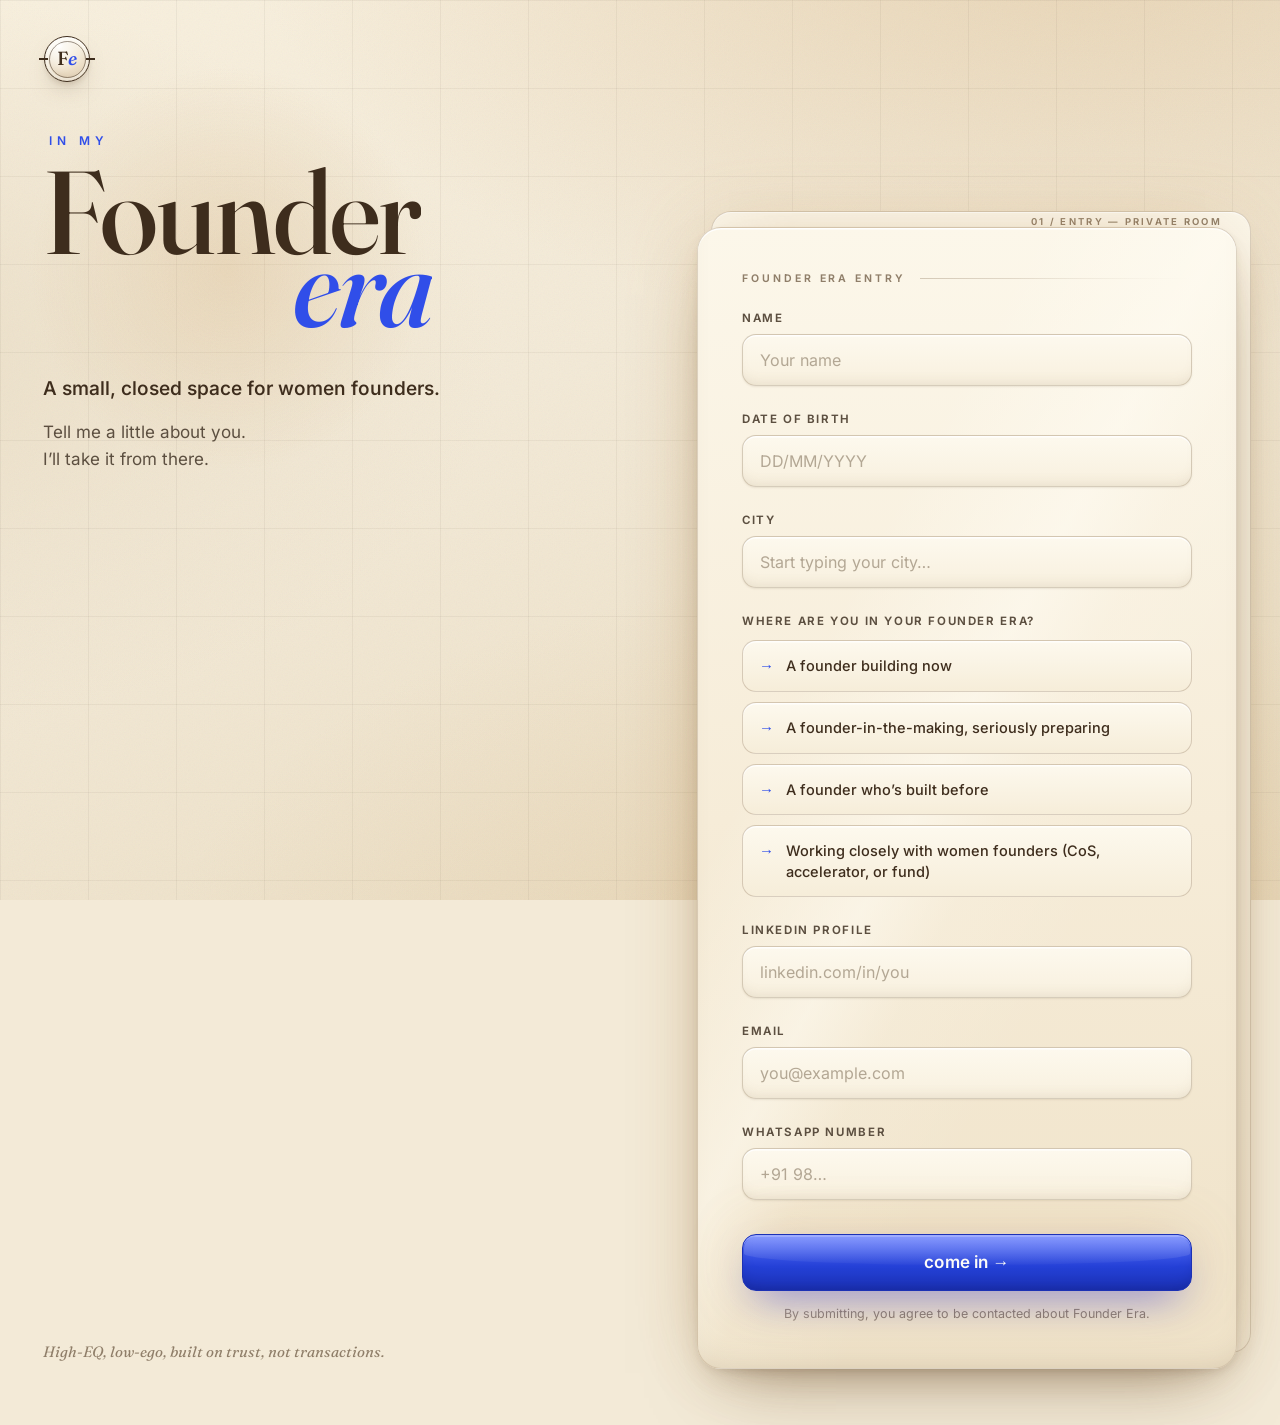
==== index.html @ ec854dd1 "Adopt brand identity: new palette, two-tone Fe seal with double ring and ticks, stacked wordmark loc" ====
<!DOCTYPE html>
<html lang="en">
<head>
  <meta charset="UTF-8">
  <meta name="viewport" content="width=device-width, initial-scale=1.0">
  <title>Founder Era — in my founder era</title>
  <meta name="description" content="A small, closed space for women founders. High-EQ, low-ego, runs on trust — not transactions. Come in.">

  <!-- Social preview -->
  <meta property="og:title" content="in my Founder era">
  <meta property="og:description" content="A small, closed space for women founders. High-EQ, low-ego, runs on trust — not transactions. Come in.">
  <meta property="og:type" content="website">
  <meta property="og:url" content="https://srishtijain22.github.io/founder-era-form/">
  <meta property="og:image" content="https://srishtijain22.github.io/founder-era-form/og.jpg">
  <meta property="og:image:width" content="1200">
  <meta property="og:image:height" content="630">
  <meta name="twitter:card" content="summary_large_image">
  <meta name="twitter:title" content="in my Founder era">
  <meta name="twitter:description" content="A small, closed space for women founders. Come in.">

  <link rel="icon" type="image/svg+xml" href="favicon.svg">
  <link rel="stylesheet" href="styles.css">
</head>
<body>

  <!-- Background scenes: cream entry (outside the room) and espresso confirmation (inside) -->
  <div class="scene scene-entry" aria-hidden="true"></div>
  <div class="scene scene-espresso" aria-hidden="true"></div>
  <div class="grain" aria-hidden="true"></div>

  <!-- Logo mark -->
  <a class="logo" href="#" aria-label="Founder Era">
    <span class="logo-fe"><span class="fe-f">F</span><span class="fe-e">e</span></span>
  </a>

  <main class="page">

    <!-- ===================== FORM STATE ===================== -->
    <section class="state state-form" id="stateForm">

      <header class="hero">
        <p class="hero-kicker">In&nbsp;My</p>
        <h1 class="wordmark" aria-label="in my Founder era">
          <span class="wm-founder">Founder</span><span class="wm-era">era</span>
        </h1>
        <p class="intro">A small, closed space for women founders.</p>
        <p class="intro intro-sub">Tell me a little about you.<br>I&rsquo;ll take it from there.</p>
      </header>

      <div class="card-stage">
      <div class="slip" aria-hidden="true"><span class="slip-text">01 / entry &mdash; private room</span></div>
      <form class="card" id="signupForm" novalidate>
        <p class="card-label" aria-hidden="true">founder era entry</p>

        <div class="field">
          <label for="name">Name</label>
          <input type="text" id="name" name="name" autocomplete="name" placeholder="Your name" required>
          <p class="field-error" data-error-for="name"></p>
        </div>

        <div class="field">
          <label for="dob">Date of birth</label>
          <input type="text" id="dob" name="dob" inputmode="numeric" autocomplete="bday" placeholder="DD/MM/YYYY" required>
          <p class="field-error" data-error-for="dob"></p>
        </div>

        <div class="field field-city">
          <label for="city">City</label>
          <input type="text" id="city" name="city" autocomplete="off" role="combobox" aria-expanded="false" aria-autocomplete="list" aria-controls="cityList" placeholder="Start typing your city&hellip;" required>
          <ul class="city-list" id="cityList" role="listbox" hidden></ul>
          <p class="field-error" data-error-for="city"></p>
        </div>

        <fieldset class="field field-journey">
          <legend>Where are you in your founder era?</legend>
          <div class="pills" role="radiogroup" aria-label="Where are you in your founder era?">
            <label class="pill">
              <input type="radio" name="journey" value="A founder building now">
              <span class="pill-arrow" aria-hidden="true">&rarr;</span>
              <span class="pill-text">A founder building now</span>
            </label>
            <label class="pill">
              <input type="radio" name="journey" value="A founder-in-the-making, seriously preparing">
              <span class="pill-arrow" aria-hidden="true">&rarr;</span>
              <span class="pill-text">A founder-in-the-making, seriously preparing</span>
            </label>
            <label class="pill">
              <input type="radio" name="journey" value="A founder who's built before">
              <span class="pill-arrow" aria-hidden="true">&rarr;</span>
              <span class="pill-text">A founder who&rsquo;s built before</span>
            </label>
            <label class="pill">
              <input type="radio" name="journey" value="Working closely with women founders (CoS, accelerator, or fund)">
              <span class="pill-arrow" aria-hidden="true">&rarr;</span>
              <span class="pill-text">Working closely with women founders (CoS, accelerator, or fund)</span>
            </label>
          </div>
          <p class="field-error" data-error-for="journey"></p>
        </fieldset>

        <div class="field">
          <label for="linkedin">LinkedIn profile</label>
          <input type="url" id="linkedin" name="linkedin" inputmode="url" autocomplete="url" placeholder="linkedin.com/in/you" required>
          <p class="field-error" data-error-for="linkedin"></p>
        </div>

        <div class="field">
          <label for="email">Email</label>
          <input type="email" id="email" name="email" inputmode="email" autocomplete="email" placeholder="you@example.com" required>
          <p class="field-error" data-error-for="email"></p>
        </div>

        <div class="field">
          <label for="whatsapp">WhatsApp number</label>
          <input type="tel" id="whatsapp" name="whatsapp" inputmode="tel" autocomplete="tel" placeholder="+91 98&hellip;" required>
          <p class="field-error" data-error-for="whatsapp"></p>
        </div>

        <!-- honeypot — humans never see this -->
        <div class="hp" aria-hidden="true">
          <label for="website">Website</label>
          <input type="text" id="website" name="website" tabindex="-1" autocomplete="off">
        </div>

        <p class="form-error" id="formError" role="alert" hidden>something glitched — try again in a sec.</p>

        <button type="submit" class="cta" id="submitBtn">
          <span class="cta-label">come in&nbsp;&rarr;</span>
          <span class="cta-sending" aria-hidden="true">sending&hellip;</span>
        </button>
        <p class="consent">By submitting, you agree to be contacted about Founder Era.</p>

      </form>
      </div>

      <p class="footnote">High-EQ, low-ego, built on trust, not transactions.</p>
    </section>

    <!-- ===================== DONE STATE ===================== -->
    <section class="state state-done" id="stateDone" hidden>
      <div class="done-inner">
        <h2 class="done-title"><span class="dt-roman">you&rsquo;re on</span> <span class="dt-italic">the list.</span></h2>
        <div class="done-panel">
          <p class="done-label" aria-hidden="true">founder era &mdash; confirmation</p>
          <p class="done-copy">Founder Era is small and closed on purpose, so I&rsquo;m letting people in a few at a time. I&rsquo;ll personally look over your form &mdash; keep an eye on your WhatsApp for the invite.</p>
          <div class="done-rule" aria-hidden="true"></div>
          <p class="done-copy done-share">In the meantime &mdash; know another woman building something real?</p>
          <button type="button" class="share-link" id="shareLink">Send her the link&nbsp;&rarr;</button>
        </div>
      </div>
    </section>

  </main>

  <script src="cities.js" defer></script>
  <script src="app.js" defer></script>
</body>
</html>
---- styles.css ----
/* ————————————————————————————————————————————————
   Founder Era — sunlit, editorial, warm
   ———————————————————————————————————————————————— */

@font-face {
  font-family: 'Fraunces';
  font-style: normal;
  font-weight: 100 900;
  font-display: swap;
  src: url('fonts/fraunces.woff2') format('woff2');
}
@font-face {
  font-family: 'Fraunces';
  font-style: italic;
  font-weight: 100 900;
  font-display: swap;
  src: url('fonts/fraunces-italic.woff2') format('woff2');
}
@font-face {
  font-family: 'Inter';
  font-style: normal;
  font-weight: 100 900;
  font-display: swap;
  src: url('fonts/inter.woff2') format('woff2');
}

:root {
  /* Founder Era brand palette */
  --cream: #F3EAD7;
  --cream-warm: #EFE3CB;
  --sand: #E7D8BC;
  --gold: #C99A5B;
  --taupe: #CBB9A7;
  --espresso: #3E2D1D;
  --espresso-deep: #2E2113;
  --ink: #3E2D1D;
  --muted: #8F7E69;
  --cobalt: #304EE9;
  --cobalt-deep: #2440D6;
  --cobalt-soft: rgba(48, 78, 233, 0.14);
  --serif: 'Fraunces', 'Iowan Old Style', Georgia, serif;
  --sans: 'Inter', -apple-system, 'Segoe UI', sans-serif;
  --radius: 14px;
}

* { margin: 0; padding: 0; box-sizing: border-box; }

html { -webkit-text-size-adjust: 100%; }

body {
  font-family: var(--sans);
  color: var(--ink);
  min-height: 100svh;
  background: var(--cream);
  overflow-x: hidden;
}

/* ——— Background scenes ————————————————————— */
/* Entry: cream, low sunlight — the world outside the room + graph-paper grid */
.scene {
  position: fixed;
  inset: 0;
  z-index: -2;
  pointer-events: none;
  transition: opacity 1.1s ease;
}
.scene-entry {
  opacity: 1;
  background:
    radial-gradient(120% 90% at 85% -10%, rgba(201, 154, 91, 0.30), transparent 55%),
    radial-gradient(90% 70% at -15% 40%, rgba(233, 220, 195, 0.85), transparent 60%),
    radial-gradient(100% 80% at 70% 110%, rgba(201, 154, 91, 0.20), transparent 58%),
    linear-gradient(160deg, #F8F0DE 0%, var(--cream) 42%, #EBDDC1 100%);
}
.scene-entry::after {
  content: '';
  position: absolute;
  inset: 0;
  background-image:
    linear-gradient(rgba(58, 43, 32, 0.055) 1px, transparent 1px),
    linear-gradient(90deg, rgba(58, 43, 32, 0.055) 1px, transparent 1px);
  background-size: 88px 88px;
}
/* Espresso: warm brown with a golden sheen — never flat */
.scene-espresso {
  opacity: 0;
  background:
    radial-gradient(110% 80% at 80% -15%, rgba(201, 154, 91, 0.28), transparent 55%),
    radial-gradient(80% 60% at 10% 105%, rgba(201, 154, 91, 0.14), transparent 60%),
    linear-gradient(155deg, #4A3623 0%, var(--espresso) 45%, var(--espresso-deep) 100%);
}
.scene-espresso::after {
  content: '';
  position: absolute;
  inset: 0;
  background-image:
    linear-gradient(rgba(243, 234, 215, 0.05) 1px, transparent 1px),
    linear-gradient(90deg, rgba(243, 234, 215, 0.05) 1px, transparent 1px);
  background-size: 88px 88px;
}
body.is-done .scene-entry { opacity: 0; }
body.is-done .scene-espresso { opacity: 1; }

/* Filmic grain — layered above the grid */
.grain {
  position: fixed;
  inset: 0;
  z-index: -1;
  pointer-events: none;
  opacity: 0.055;
  background-image: url("data:image/svg+xml,%3Csvg xmlns='http://www.w3.org/2000/svg' width='180' height='180'%3E%3Cfilter id='n'%3E%3CfeTurbulence type='fractalNoise' baseFrequency='0.82' numOctaves='2' stitchTiles='stitch'/%3E%3C/filter%3E%3Crect width='100%25' height='100%25' filter='url(%23n)'/%3E%3C/svg%3E");
  background-size: 180px 180px;
}

/* ——— Logo mark ————————————————————————————— */
.logo {
  position: absolute;
  top: clamp(20px, 4vw, 36px);
  left: clamp(20px, 5vw, 44px);
  z-index: 10;
  width: 46px;
  height: 46px;
  border: 1.5px solid var(--espresso);
  border-radius: 50%;
  display: flex;
  align-items: center;
  justify-content: center;
  text-decoration: none;
  /* enamel-seal finish: warm off-white, raised near the ring, dished center */
  background:
    radial-gradient(120% 120% at 32% 24%, rgba(255, 255, 255, 0.85), rgba(255, 255, 255, 0) 50%),
    linear-gradient(170deg, #F9F3E3 0%, #EAD9BE 100%);
  box-shadow:
    0 12px 24px -12px rgba(93, 69, 44, 0.5),
    0 3px 7px -3px rgba(93, 69, 44, 0.25),
    inset 0 1px 0 rgba(255, 255, 255, 0.9),
    inset 0 0 0 3px rgba(255, 253, 246, 0.55),
    inset 0 -8px 12px -8px rgba(139, 117, 90, 0.5),
    inset 0 7px 10px -7px rgba(255, 255, 255, 0.9);
  transition: border-color 1.1s ease, background 1.1s ease, box-shadow 1.1s ease;
}
/* inner ring — the double-line seal detail */
.logo::before {
  content: '';
  position: absolute;
  inset: 3.5px;
  border: 1px solid rgba(62, 45, 29, 0.5);
  border-radius: 50%;
  pointer-events: none;
}
/* small specular point — pressed, glossy material */
.logo::after {
  content: '';
  position: absolute;
  top: 6px;
  left: 10px;
  width: 9px;
  height: 6px;
  border-radius: 50%;
  transform: rotate(-24deg);
  background: radial-gradient(closest-side, rgba(255, 255, 255, 1), rgba(255, 255, 255, 0));
  pointer-events: none;
}
body.is-done .logo::after { opacity: 0.35; }
.logo-fe {
  font-family: var(--serif);
  font-weight: 500;
  font-size: 19px;
  line-height: 1;
}
/* registration ticks either side of the seal */
.logo-fe::before,
.logo-fe::after {
  content: '';
  position: absolute;
  top: 50%;
  width: 9px;
  height: 1.5px;
  margin-top: -0.75px;
  background: var(--espresso);
  transition: background 1.1s ease;
}
.logo-fe::before { left: -6px; }
.logo-fe::after { right: -6px; }
/* two-tone monogram: roman F in brown, italic e in blue */
.fe-f,
.fe-e {
  position: relative;
  top: -1px;
  transition: color 1.1s ease;
}
.fe-f { font-style: normal; color: var(--espresso); }
.fe-e { font-style: italic; color: var(--cobalt); }
body.is-done .logo {
  border-color: rgba(243, 234, 215, 0.7);
  background:
    radial-gradient(130% 130% at 30% 20%, rgba(255, 250, 238, 0.16), rgba(255, 255, 255, 0) 52%),
    linear-gradient(170deg, #4E3A25 0%, #362817 100%);
  box-shadow:
    0 10px 22px -12px rgba(0, 0, 0, 0.5),
    inset 0 1px 0 rgba(255, 250, 238, 0.18);
}
body.is-done .logo::before { border-color: rgba(243, 234, 215, 0.35); }
body.is-done .logo-fe::before,
body.is-done .logo-fe::after { background: rgba(243, 234, 215, 0.7); }
body.is-done .fe-f { color: #F3EAD7; }
body.is-done .fe-e { color: #93A0FF; }

/* ——— Layout ———————————————————————————————— */
.page {
  max-width: 620px;
  margin: 0 auto;
  padding: clamp(96px, 16vw, 150px) clamp(20px, 5vw, 28px) 56px;
}

/* ——— Hero / wordmark ——————————————————————— */
.hero { position: relative; margin-bottom: clamp(36px, 7vw, 56px); }

/* warm radial glow behind the wordmark */
.hero::before {
  content: '';
  position: absolute;
  top: -30%;
  left: -12%;
  width: 90%;
  height: 145%;
  background: radial-gradient(closest-side, rgba(201, 154, 91, 0.2), transparent 78%);
  z-index: -1;
  pointer-events: none;
}

.hero-kicker {
  font-size: 12px;
  font-weight: 600;
  letter-spacing: 0.42em;
  text-transform: uppercase;
  color: var(--cobalt);
  margin-bottom: 6px;
  padding-left: 6px;
}

.wordmark {
  display: inline-block; /* shrinkwrap so "era" can align to Founder's right edge */
  font-family: var(--serif);
  font-size: clamp(58px, 14.5vw, 96px);
  line-height: 0.98;
  letter-spacing: -0.015em;
  font-weight: 500;
  font-variation-settings: 'opsz' 144;
}
.wm-founder { display: block; }
/* stacked lockup: era drops below, right-shifted, tucked into Founder's baseline */
.wm-era {
  display: block;
  text-align: right;
  margin-top: -0.36em;
  margin-right: -0.1em;
}
.wm-founder,
.wm-era {
  background-size: 250% 100%;
  background-position: 100% 0;
  -webkit-background-clip: text;
  background-clip: text;
  -webkit-text-fill-color: transparent;
  color: transparent;
}
/* slow light sheen sweeping across once on load, then settling */
.wm-founder {
  background-image: linear-gradient(105deg,
    var(--ink) 0%, var(--ink) 38%,
    #9a7443 48%, #c99a5b 50%, #9a7443 52%,
    var(--ink) 62%, var(--ink) 100%);
  animation: wm-sheen 2.9s cubic-bezier(0.33, 0, 0.2, 1) 0.55s forwards;
}
.wm-era {
  font-style: italic;
  font-weight: 500;
  background-image: linear-gradient(105deg,
    var(--cobalt) 0%, var(--cobalt) 38%,
    #7288FF 48%, #9FB0FF 50%, #7288FF 52%,
    var(--cobalt) 62%, var(--cobalt) 100%);
  animation: wm-sheen 2.9s cubic-bezier(0.33, 0, 0.2, 1) 0.75s forwards;
}
@keyframes wm-sheen {
  from { background-position: 118% 0; }
  to   { background-position: -18% 0; }
}

.intro {
  margin-top: clamp(20px, 4vw, 28px);
  font-size: 17px;
  font-weight: 550;
  line-height: 1.6;
  color: var(--ink);
  max-width: 46ch;
}
.intro-sub {
  margin-top: 12px;
  font-size: 16px;
  font-weight: 400;
  color: #5C4F40;
}

/* ——— Card stage: invite slip + entry card ——— */
.card-stage { position: relative; }

/* invite-slip: a second card sitting directly behind the main one */
.slip {
  position: absolute;
  inset: 0;
  transform: translate(14px, -16px);
  background: linear-gradient(180deg, #FCF8EC 0%, #F2E9D4 100%);
  border: 1px solid rgba(139, 117, 90, 0.3);
  border-radius: 20px;
  box-shadow:
    0 14px 32px -20px rgba(93, 69, 44, 0.4),
    inset 0 1px 0 rgba(255, 255, 255, 0.85);
}
.slip-text {
  position: absolute;
  top: 4px;
  right: 28px;
  font-size: 9.5px;
  font-weight: 650;
  letter-spacing: 0.24em;
  text-transform: uppercase;
  white-space: nowrap;
  color: var(--muted);
}

/* printed label inside the card — not a heading */
.card-label {
  display: flex;
  align-items: center;
  gap: 14px;
  font-size: 10.5px;
  font-weight: 650;
  letter-spacing: 0.28em;
  text-transform: uppercase;
  color: var(--muted);
  margin-bottom: 26px;
}
.card-label::after {
  content: '';
  height: 1px;
  flex: 1;
  background: linear-gradient(90deg, rgba(139, 117, 90, 0.35), transparent);
}

.card {
  position: relative;
  /* lit coated surface: lighter where light lands, deeper toward the base */
  background: linear-gradient(180deg, #FCF7EA 0%, #F6ECD8 52%, #EFE2C8 100%);
  border: 1px solid rgba(139, 117, 90, 0.28);
  border-radius: 24px;
  padding: clamp(28px, 6vw, 44px);
  box-shadow:
    0 36px 70px -32px rgba(93, 69, 44, 0.5),
    0 14px 30px -16px rgba(93, 69, 44, 0.28),
    0 3px 8px -3px rgba(93, 69, 44, 0.14),
    0 0 80px -18px rgba(201, 154, 91, 0.45),
    inset 0 1.5px 0 rgba(255, 255, 255, 0.95),
    inset 0 -20px 34px -26px rgba(139, 117, 90, 0.3);
}
/* faint diagonal sheen, like light on coated paper */
.card::before {
  content: '';
  position: absolute;
  inset: 0;
  border-radius: inherit;
  background: linear-gradient(118deg, transparent 30%, rgba(255, 252, 243, 0.55) 46%, rgba(255, 252, 243, 0.12) 54%, transparent 66%);
  pointer-events: none;
}

/* ——— Fields ————————————————————————————————— */
.field { position: relative; margin-bottom: 26px; border: 0; }

.field > label,
.field legend {
  display: block;
  font-size: 11.5px;
  font-weight: 650;
  letter-spacing: 0.14em;
  text-transform: uppercase;
  color: #5C4F40;
  margin-bottom: 9px;
}
.field legend { margin-bottom: 12px; }

input[type="text"],
input[type="url"],
input[type="email"],
input[type="tel"] {
  width: 100%;
  font-family: var(--sans);
  font-size: 16px;
  color: var(--ink);
  background: linear-gradient(180deg, #FDF9EE 0%, #F8F0DE 100%);
  border: 1px solid rgba(139, 117, 90, 0.34);
  border-radius: var(--radius);
  padding: 15px 17px;
  outline: none;
  /* part of the same lit surface: inner top light, gentle depth, slight lift */
  box-shadow:
    inset 0 1.5px 0 rgba(255, 255, 255, 0.9),
    inset 0 -9px 16px -12px rgba(139, 117, 90, 0.24),
    0 1px 2px rgba(93, 69, 44, 0.1);
  transition: border-color 0.2s ease, box-shadow 0.2s ease;
}
input::placeholder { color: #B3A794; }
input:focus {
  border-color: var(--cobalt);
  box-shadow:
    inset 0 1.5px 0 rgba(255, 255, 255, 0.9),
    inset 0 -9px 16px -12px rgba(139, 117, 90, 0.16),
    0 0 0 3.5px var(--cobalt-soft);
}
.field.has-error input {
  border-color: rgba(176, 108, 57, 0.75);
}

.field-error {
  display: none;
  font-size: 13px;
  line-height: 1.45;
  color: #A25E2B;
  margin-top: 7px;
}
.field.has-error .field-error { display: block; }

/* ——— City autocomplete ————————————————————— */
.field-city { position: relative; }
.city-list {
  position: absolute;
  top: calc(100% - 2px);
  left: 0;
  right: 0;
  z-index: 30;
  list-style: none;
  background: linear-gradient(180deg, #FDF9EE, #F5EBD6);
  border: 1px solid rgba(139, 117, 90, 0.3);
  border-radius: var(--radius);
  box-shadow: 0 22px 44px -18px rgba(58, 43, 32, 0.35), inset 0 1.5px 0 rgba(255,255,255,0.8);
  max-height: 246px;
  overflow-y: auto;
  padding: 6px;
}
.city-list li {
  padding: 10px 12px;
  border-radius: 9px;
  font-size: 15px;
  color: var(--ink);
  cursor: pointer;
}
.city-list li .cc { color: var(--muted); }
.city-list li:hover {
  background: rgba(201, 154, 91, 0.14);
}
.city-list li[aria-selected="true"] {
  background: var(--cobalt-soft);
  color: var(--cobalt-deep);
}
.city-list li[aria-selected="true"] .cc { color: var(--cobalt); }

/* ——— Journey pills —————————————————————————— */
.pills { display: grid; gap: 10px; }
.pill {
  position: relative;
  display: flex;
  align-items: flex-start;
  gap: 12px;
  padding: 14px 16px;
  background: linear-gradient(180deg, #FDF9EE 0%, #F6EDD9 100%);
  border: 1px solid rgba(139, 117, 90, 0.32);
  border-radius: var(--radius);
  cursor: pointer;
  box-shadow: inset 0 1.5px 0 rgba(255, 255, 255, 0.85);
  transition: border-color 0.18s ease, background 0.18s ease, box-shadow 0.18s ease, transform 0.18s ease;
  overflow: hidden;
}
.pill:hover { border-color: rgba(43, 58, 240, 0.45); }
.pill input {
  position: absolute;
  opacity: 0;
  pointer-events: none;
}
.pill-arrow {
  color: var(--cobalt);
  font-size: 15px;
  line-height: 1.45;
  flex: none;
  transition: color 0.18s ease, transform 0.18s ease;
}
.pill-text {
  font-weight: 500;
  font-size: 14.5px;
  line-height: 1.45;
  color: var(--ink);
  transition: color 0.18s ease;
}
/* selected: polished cobalt — lit top edge, gentle depth at the base */
.pill:has(input:checked) {
  background: linear-gradient(180deg, #5A73FF 0%, var(--cobalt) 52%, #1F38C4 100%);
  border-color: #1C31B4;
  box-shadow:
    inset 0 1.5px 0 rgba(255, 255, 255, 0.42),
    inset 0 -10px 18px -12px rgba(10, 16, 92, 0.5),
    0 14px 30px -14px rgba(43, 58, 240, 0.6);
}
.pill:has(input:checked)::after {
  content: '';
  position: absolute;
  inset: 0;
  background: linear-gradient(115deg, transparent 30%, rgba(255, 255, 255, 0.14) 46%, transparent 60%);
  pointer-events: none;
}
.pill:has(input:checked) .pill-text { color: #F6F3EC; }
.pill:has(input:checked) .pill-arrow { color: #CBD1FF; transform: translateX(2px); }
.pill:has(input:focus-visible) {
  box-shadow: inset 0 1.5px 0 rgba(255,255,255,0.85), 0 0 0 3.5px var(--cobalt-soft);
}

/* ——— Honeypot ——————————————————————————————— */
.hp {
  position: absolute;
  left: -9999px;
  top: -9999px;
  height: 1px;
  width: 1px;
  overflow: hidden;
}

/* ——— CTA ———————————————————————————————————— */
.cta {
  position: relative;
  width: 100%;
  margin-top: 8px;
  font-family: var(--sans);
  font-size: 17px;
  font-weight: 600;
  letter-spacing: 0.01em;
  color: #FDFCF8;
  background: linear-gradient(180deg, #5A73FF 0%, var(--cobalt-deep) 58%, #1D35BE 100%);
  border: 1px solid #1C31B4;
  border-radius: var(--radius);
  padding: 17px 20px;
  cursor: pointer;
  overflow: hidden;
  box-shadow:
    inset 0 1.5px 0 rgba(255, 255, 255, 0.4),
    inset 0 -12px 20px -14px rgba(10, 16, 92, 0.55),
    0 18px 40px -14px rgba(43, 58, 240, 0.55),
    0 0 60px -8px rgba(201, 154, 91, 0.35);
  transition: transform 0.18s ease, box-shadow 0.25s ease, opacity 0.2s ease;
}
/* lacquer: a still highlight across the upper face */
.cta::before {
  content: '';
  position: absolute;
  inset: 1px 1px 46%;
  border-radius: 13px 13px 50% 50% / 13px 13px 40% 40%;
  background: linear-gradient(180deg, rgba(255, 255, 255, 0.28), rgba(255, 255, 255, 0.02));
  pointer-events: none;
}
/* sheen that sweeps on hover */
.cta::after {
  content: '';
  position: absolute;
  inset: 0;
  background: linear-gradient(115deg, transparent 25%, rgba(255, 255, 255, 0.22) 46%, transparent 64%);
  background-size: 240% 100%;
  background-position: 118% 0;
  pointer-events: none;
}
.cta:hover { transform: translateY(-1px); box-shadow:
    inset 0 1.5px 0 rgba(255, 255, 255, 0.4),
    inset 0 -12px 20px -14px rgba(10, 16, 92, 0.55),
    0 22px 48px -14px rgba(43, 58, 240, 0.6),
    0 0 70px -6px rgba(201, 154, 91, 0.45); }
.cta:hover::after { animation: cta-sheen 0.9s ease forwards; }
@keyframes cta-sheen {
  from { background-position: 118% 0; }
  to   { background-position: -18% 0; }
}
.cta:active { transform: translateY(0); }
.cta[disabled] { opacity: 0.72; cursor: default; transform: none; }
.cta .cta-sending { display: none; }
.cta.is-sending .cta-label { display: none; }
.cta.is-sending .cta-sending { display: inline; }

.consent {
  margin-top: 14px;
  font-size: 12.5px;
  line-height: 1.5;
  color: var(--muted);
  text-align: center;
}

.form-error {
  font-size: 14px;
  color: #A25E2B;
  background: rgba(201, 154, 91, 0.14);
  border: 1px solid rgba(201, 154, 91, 0.4);
  border-radius: 10px;
  padding: 11px 14px;
  margin-bottom: 16px;
}

.footnote {
  position: relative;
  margin-top: 56px;
  text-align: center;
  font-family: var(--serif);
  font-style: italic;
  font-size: 15px;
  color: var(--muted);
}

/* ——— Done / waitlist state ————————————————— */
.state-done { color: var(--cream); }
.done-inner {
  max-width: 620px;
  margin-top: clamp(8px, 6vw, 40px);
}
.done-title {
  text-wrap: balance;
  font-family: var(--serif);
  font-size: clamp(52px, 13vw, 104px);
  line-height: 1.02;
  letter-spacing: -0.01em;
  font-weight: 500;
  font-variation-settings: 'opsz' 144;
  color: #F6F0E3;
  margin-bottom: clamp(28px, 5vw, 40px);
}
.done-title .dt-italic { font-style: italic; color: #93A0FF; }

/* confirmation slip — the copy sits in a designed block, not floating */
.done-panel {
  position: relative;
  background: linear-gradient(170deg, rgba(255, 250, 238, 0.075) 0%, rgba(255, 250, 238, 0.03) 100%);
  border: 1px solid rgba(201, 154, 91, 0.3);
  border-radius: 20px;
  padding: clamp(24px, 5.5vw, 38px);
  box-shadow:
    inset 0 1.5px 0 rgba(255, 250, 238, 0.14),
    0 30px 70px -42px rgba(0, 0, 0, 0.7);
  overflow: hidden;
}
.done-panel::before {
  content: '';
  position: absolute;
  inset: 0;
  background: linear-gradient(118deg, transparent 34%, rgba(255, 250, 238, 0.06) 48%, transparent 64%);
  pointer-events: none;
}
.done-label {
  display: flex;
  align-items: center;
  gap: 14px;
  font-family: var(--sans);
  font-size: 10px;
  font-weight: 650;
  letter-spacing: 0.28em;
  text-transform: uppercase;
  color: rgba(230, 214, 185, 0.65);
  margin-bottom: 22px;
}
.done-label::after {
  content: '';
  height: 1px;
  flex: 1;
  background: linear-gradient(90deg, rgba(201, 154, 91, 0.45), transparent);
}
.done-copy {
  text-wrap: pretty;
  font-size: 16px;
  line-height: 1.7;
  color: rgba(243, 234, 215, 0.88);
  margin-bottom: 18px;
  max-width: 48ch;
}
.done-rule {
  width: 64px;
  height: 1px;
  background: linear-gradient(90deg, rgba(201, 154, 91, 0.7), transparent);
  margin: 26px 0;
}
.done-share { color: rgba(243, 234, 215, 0.75); margin-bottom: 6px; }
/* polished lacquered action, not a hyperlink */
.share-link {
  position: relative;
  display: inline-block;
  margin-top: 10px;
  font-family: var(--sans);
  font-size: 14.5px;
  font-weight: 600;
  letter-spacing: 0.01em;
  color: #FDFCF8;
  background: linear-gradient(180deg, #5A73FF 0%, var(--cobalt-deep) 58%, #1D35BE 100%);
  border: 1px solid #1C31B4;
  border-radius: 999px;
  padding: 12px 22px;
  cursor: pointer;
  box-shadow:
    inset 0 1.5px 0 rgba(255, 255, 255, 0.4),
    inset 0 -9px 14px -10px rgba(10, 16, 92, 0.55),
    0 14px 30px -14px rgba(43, 58, 240, 0.65);
  transition: transform 0.18s ease, box-shadow 0.25s ease;
}
.share-link:hover {
  transform: translateY(-1px);
  box-shadow:
    inset 0 1.5px 0 rgba(255, 255, 255, 0.4),
    inset 0 -9px 14px -10px rgba(10, 16, 92, 0.55),
    0 18px 36px -14px rgba(43, 58, 240, 0.75);
}

/* state transitions */
.state { transition: opacity 0.7s ease, transform 0.7s ease; }
.state[hidden] { display: none !important; }
.state.is-leaving { opacity: 0; transform: translateY(-14px); }
.state.is-entering { opacity: 0; transform: translateY(14px); }

/* ——— Reduced motion ————————————————————————— */
@media (prefers-reduced-motion: reduce) {
  .wm-founder, .wm-era { animation: none; background-position: -18% 0; }
  .cta:hover::after { animation: none; }
  .state, .scene, .logo, .logo-fe { transition: none; }
}

/* ——— Wider screens ————————————————————————— */
@media (min-width: 720px) {
  .page { max-width: 660px; }
}

/* ——— Desktop: editorial poster composition ——— */
/* brand anchors the upper-left; the entry card sits offset right,
   overlapping the lower portion of the brand area */
@media (min-width: 1080px) {
  .page {
    max-width: 1250px;
    padding-top: clamp(110px, 13vh, 160px);
  }
  .state-form {
    display: grid;
    grid-template-columns: minmax(0, 1fr) 540px;
    column-gap: clamp(56px, 7vw, 110px);
    align-items: start;
  }
  .hero {
    grid-column: 1;
    margin-bottom: 0;
    padding-top: 16px;
  }
  .wordmark { font-size: clamp(96px, 9.2vw, 128px); }
  .intro { font-size: 19px; margin-top: 32px; }
  .intro-sub { font-size: 17px; margin-top: 14px; }
  .card-stage {
    grid-column: 2;
    grid-row: 1 / span 2;
    margin-top: 110px;
  }
  .footnote {
    grid-column: 1;
    grid-row: 2;
    align-self: end;
    text-align: left;
    margin-top: 72px;
    padding-bottom: 8px;
  }
  .done-inner { margin-top: clamp(30px, 8vh, 80px); }
}
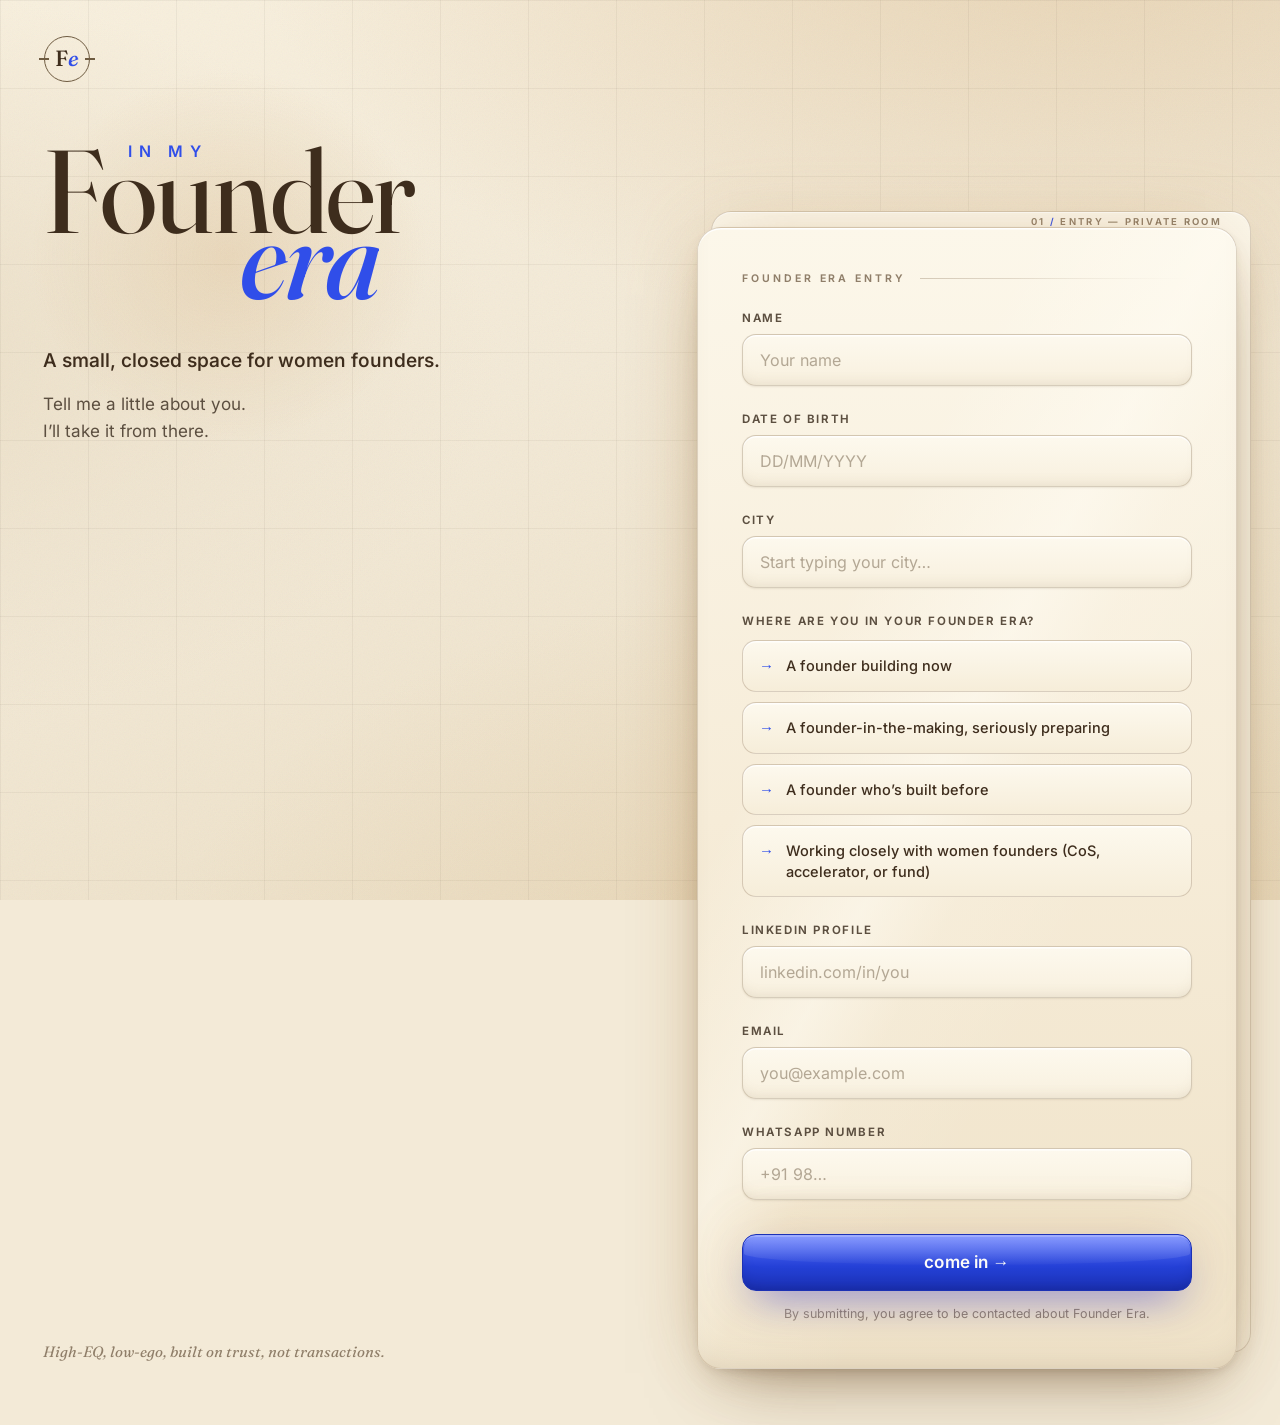
==== commit 5b1a2e8b: "Brand v2: nested IN MY lockup, open single-ring Fe seal, Canela/Söhne type stacks with tuned stand-i" ====
--- a/index.html
+++ b/index.html
@@ -39,8 +39,8 @@
     <section class="state state-form" id="stateForm">
 
       <header class="hero">
-        <p class="hero-kicker">In&nbsp;My</p>
         <h1 class="wordmark" aria-label="in my Founder era">
+          <span class="wm-kicker" aria-hidden="true">In&nbsp;My</span>
           <span class="wm-founder">Founder</span><span class="wm-era">era</span>
         </h1>
         <p class="intro">A small, closed space for women founders.</p>
@@ -48,7 +48,7 @@
       </header>
 
       <div class="card-stage">
-      <div class="slip" aria-hidden="true"><span class="slip-text">01 / entry &mdash; private room</span></div>
+      <div class="slip" aria-hidden="true"><span class="slip-text">01 <em>/</em> entry &mdash; private room</span></div>
       <form class="card" id="signupForm" novalidate>
         <p class="card-label" aria-hidden="true">founder era entry</p>
 
--- a/styles.css
+++ b/styles.css
@@ -38,8 +38,10 @@
   --cobalt: #304EE9;
   --cobalt-deep: #2440D6;
   --cobalt-soft: rgba(48, 78, 233, 0.14);
-  --serif: 'Fraunces', 'Iowan Old Style', Georgia, serif;
-  --sans: 'Inter', -apple-system, 'Segoe UI', sans-serif;
+  /* Brand type: Canela Display/Italic + Söhne (licensed) — Fraunces/Inter
+     ship as tuned stand-ins and yield automatically if Canela/Söhne load */
+  --serif: 'Canela', 'Canela Deck', 'Fraunces', 'Iowan Old Style', Georgia, serif;
+  --sans: 'Söhne', 'Sohne', 'Inter', -apple-system, 'Segoe UI', sans-serif;
   --radius: 14px;
 }
 
@@ -120,52 +122,19 @@
   z-index: 10;
   width: 46px;
   height: 46px;
-  border: 1.5px solid var(--espresso);
+  /* open seal: single thin ring on the page itself, per the brand board */
+  border: 1.5px solid #6E5B41;
   border-radius: 50%;
   display: flex;
   align-items: center;
   justify-content: center;
   text-decoration: none;
-  /* enamel-seal finish: warm off-white, raised near the ring, dished center */
-  background:
-    radial-gradient(120% 120% at 32% 24%, rgba(255, 255, 255, 0.85), rgba(255, 255, 255, 0) 50%),
-    linear-gradient(170deg, #F9F3E3 0%, #EAD9BE 100%);
-  box-shadow:
-    0 12px 24px -12px rgba(93, 69, 44, 0.5),
-    0 3px 7px -3px rgba(93, 69, 44, 0.25),
-    inset 0 1px 0 rgba(255, 255, 255, 0.9),
-    inset 0 0 0 3px rgba(255, 253, 246, 0.55),
-    inset 0 -8px 12px -8px rgba(139, 117, 90, 0.5),
-    inset 0 7px 10px -7px rgba(255, 255, 255, 0.9);
-  transition: border-color 1.1s ease, background 1.1s ease, box-shadow 1.1s ease;
-}
-/* inner ring — the double-line seal detail */
-.logo::before {
-  content: '';
-  position: absolute;
-  inset: 3.5px;
-  border: 1px solid rgba(62, 45, 29, 0.5);
-  border-radius: 50%;
-  pointer-events: none;
-}
-/* small specular point — pressed, glossy material */
-.logo::after {
-  content: '';
-  position: absolute;
-  top: 6px;
-  left: 10px;
-  width: 9px;
-  height: 6px;
-  border-radius: 50%;
-  transform: rotate(-24deg);
-  background: radial-gradient(closest-side, rgba(255, 255, 255, 1), rgba(255, 255, 255, 0));
-  pointer-events: none;
-}
-body.is-done .logo::after { opacity: 0.35; }
+  transition: border-color 1.1s ease;
+}
 .logo-fe {
   font-family: var(--serif);
-  font-weight: 500;
-  font-size: 19px;
+  font-weight: 480;
+  font-size: 22px;
   line-height: 1;
 }
 /* registration ticks either side of the seal */
@@ -174,10 +143,10 @@
   content: '';
   position: absolute;
   top: 50%;
-  width: 9px;
+  width: 10px;
   height: 1.5px;
   margin-top: -0.75px;
-  background: var(--espresso);
+  background: #6E5B41;
   transition: background 1.1s ease;
 }
 .logo-fe::before { left: -6px; }
@@ -191,20 +160,11 @@
 }
 .fe-f { font-style: normal; color: var(--espresso); }
 .fe-e { font-style: italic; color: var(--cobalt); }
-body.is-done .logo {
-  border-color: rgba(243, 234, 215, 0.7);
-  background:
-    radial-gradient(130% 130% at 30% 20%, rgba(255, 250, 238, 0.16), rgba(255, 255, 255, 0) 52%),
-    linear-gradient(170deg, #4E3A25 0%, #362817 100%);
-  box-shadow:
-    0 10px 22px -12px rgba(0, 0, 0, 0.5),
-    inset 0 1px 0 rgba(255, 250, 238, 0.18);
-}
-body.is-done .logo::before { border-color: rgba(243, 234, 215, 0.35); }
+body.is-done .logo { border-color: rgba(203, 185, 167, 0.8); }
 body.is-done .logo-fe::before,
-body.is-done .logo-fe::after { background: rgba(243, 234, 215, 0.7); }
+body.is-done .logo-fe::after { background: rgba(203, 185, 167, 0.8); }
 body.is-done .fe-f { color: #F3EAD7; }
-body.is-done .fe-e { color: #93A0FF; }
+body.is-done .fe-e { color: #5A73FF; }
 
 /* ——— Layout ———————————————————————————————— */
 .page {
@@ -229,32 +189,36 @@
   pointer-events: none;
 }
 
-.hero-kicker {
-  font-size: 12px;
+.wordmark {
+  position: relative;
+  display: inline-block; /* shrinkwrap so "era" can align within Founder's width */
+  font-family: var(--serif);
+  font-size: clamp(58px, 14.5vw, 96px);
+  line-height: 0.98;
+  letter-spacing: -0.015em;
+  font-weight: 420;
+  font-variation-settings: 'opsz' 144;
+}
+/* IN MY nests inside the headline's top zone, after the F — scales with it */
+.wm-kicker {
+  position: absolute;
+  /* offsets are in kicker-ems (kicker = 0.135 of the wordmark size) */
+  top: 0.7em;
+  left: 5.35em;
+  font-family: var(--sans);
+  font-size: 0.135em;
   font-weight: 600;
   letter-spacing: 0.42em;
   text-transform: uppercase;
   color: var(--cobalt);
-  margin-bottom: 6px;
-  padding-left: 6px;
-}
-
-.wordmark {
-  display: inline-block; /* shrinkwrap so "era" can align to Founder's right edge */
-  font-family: var(--serif);
-  font-size: clamp(58px, 14.5vw, 96px);
-  line-height: 0.98;
-  letter-spacing: -0.015em;
-  font-weight: 500;
-  font-variation-settings: 'opsz' 144;
 }
 .wm-founder { display: block; }
-/* stacked lockup: era drops below, right-shifted, tucked into Founder's baseline */
+/* era tucks below, right-shifted, riding Founder's baseline */
 .wm-era {
   display: block;
   text-align: right;
-  margin-top: -0.36em;
-  margin-right: -0.1em;
+  margin-top: -0.42em;
+  margin-right: 0.3em;
 }
 .wm-founder,
 .wm-era {
@@ -317,6 +281,7 @@
     0 14px 32px -20px rgba(93, 69, 44, 0.4),
     inset 0 1px 0 rgba(255, 255, 255, 0.85);
 }
+.slip-text em { font-style: normal; color: var(--cobalt); }
 .slip-text {
   position: absolute;
   top: 4px;
@@ -629,7 +594,7 @@
   font-size: clamp(52px, 13vw, 104px);
   line-height: 1.02;
   letter-spacing: -0.01em;
-  font-weight: 500;
+  font-weight: 420;
   font-variation-settings: 'opsz' 144;
   color: #F6F0E3;
   margin-bottom: clamp(28px, 5vw, 40px);
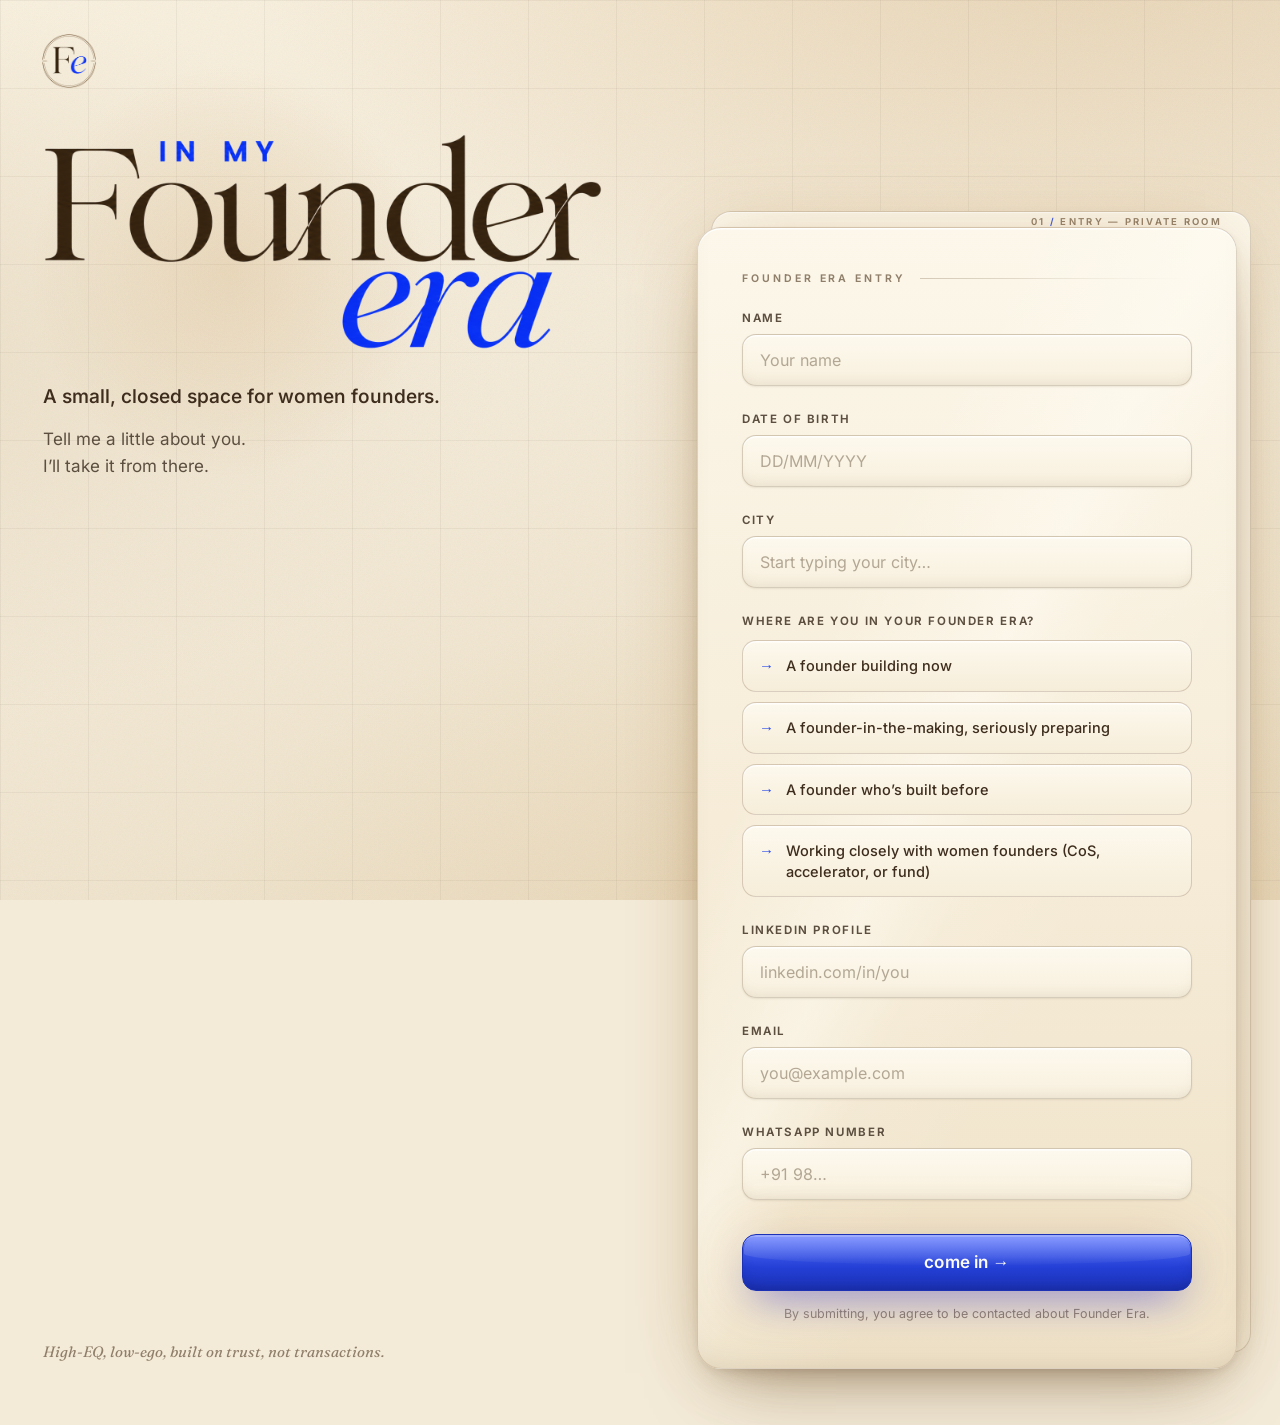
==== commit 29257a6c: "Use exact brand logo assets: hero lockup, Fe seal light/dark crossfade, favicon, dark share card Co-" ====
--- a/index.html
+++ b/index.html
@@ -18,7 +18,7 @@
   <meta name="twitter:title" content="in my Founder era">
   <meta name="twitter:description" content="A small, closed space for women founders. Come in.">
 
-  <link rel="icon" type="image/svg+xml" href="favicon.svg">
+  <link rel="icon" type="image/png" href="favicon.png">
   <link rel="stylesheet" href="styles.css">
 </head>
 <body>
@@ -30,7 +30,8 @@
 
   <!-- Logo mark -->
   <a class="logo" href="#" aria-label="Founder Era">
-    <span class="logo-fe"><span class="fe-f">F</span><span class="fe-e">e</span></span>
+    <img class="logo-light" src="assets/fe-light.png" alt="" width="480" height="484">
+    <img class="logo-dark" src="assets/fe-dark.png" alt="" width="480" height="485">
   </a>
 
   <main class="page">
@@ -40,8 +41,7 @@
 
       <header class="hero">
         <h1 class="wordmark" aria-label="in my Founder era">
-          <span class="wm-kicker" aria-hidden="true">In&nbsp;My</span>
-          <span class="wm-founder">Founder</span><span class="wm-era">era</span>
+          <img class="wm-img" src="assets/logo-light.png" alt="" width="1400" height="542">
         </h1>
         <p class="intro">A small, closed space for women founders.</p>
         <p class="intro intro-sub">Tell me a little about you.<br>I&rsquo;ll take it from there.</p>
--- a/styles.css
+++ b/styles.css
@@ -114,57 +114,27 @@
   background-size: 180px 180px;
 }
 
-/* ——— Logo mark ————————————————————————————— */
+/* ——— Logo mark — the brand Fe seal, light/dark crossfade ——— */
 .logo {
   position: absolute;
-  top: clamp(20px, 4vw, 36px);
-  left: clamp(20px, 5vw, 44px);
+  top: clamp(18px, 4vw, 34px);
+  left: clamp(18px, 5vw, 42px);
   z-index: 10;
-  width: 46px;
-  height: 46px;
-  /* open seal: single thin ring on the page itself, per the brand board */
-  border: 1.5px solid #6E5B41;
-  border-radius: 50%;
-  display: flex;
-  align-items: center;
-  justify-content: center;
-  text-decoration: none;
-  transition: border-color 1.1s ease;
-}
-.logo-fe {
-  font-family: var(--serif);
-  font-weight: 480;
-  font-size: 22px;
-  line-height: 1;
-}
-/* registration ticks either side of the seal */
-.logo-fe::before,
-.logo-fe::after {
-  content: '';
-  position: absolute;
-  top: 50%;
-  width: 10px;
-  height: 1.5px;
-  margin-top: -0.75px;
-  background: #6E5B41;
-  transition: background 1.1s ease;
-}
-.logo-fe::before { left: -6px; }
-.logo-fe::after { right: -6px; }
-/* two-tone monogram: roman F in brown, italic e in blue */
-.fe-f,
-.fe-e {
-  position: relative;
-  top: -1px;
-  transition: color 1.1s ease;
-}
-.fe-f { font-style: normal; color: var(--espresso); }
-.fe-e { font-style: italic; color: var(--cobalt); }
-body.is-done .logo { border-color: rgba(203, 185, 167, 0.8); }
-body.is-done .logo-fe::before,
-body.is-done .logo-fe::after { background: rgba(203, 185, 167, 0.8); }
-body.is-done .fe-f { color: #F3EAD7; }
-body.is-done .fe-e { color: #5A73FF; }
+  width: 54px;
+  height: 54px;
+  display: block;
+}
+.logo img {
+  position: absolute;
+  inset: 0;
+  width: 100%;
+  height: 100%;
+  object-fit: contain;
+  transition: opacity 1.1s ease;
+}
+.logo .logo-dark { opacity: 0; }
+body.is-done .logo .logo-light { opacity: 0; }
+body.is-done .logo .logo-dark { opacity: 1; }
 
 /* ——— Layout ———————————————————————————————— */
 .page {
@@ -189,62 +159,27 @@
   pointer-events: none;
 }
 
+/* the brand lockup image — with a light sheen sweeping across once on load */
 .wordmark {
   position: relative;
-  display: inline-block; /* shrinkwrap so "era" can align within Founder's width */
-  font-family: var(--serif);
-  font-size: clamp(58px, 14.5vw, 96px);
-  line-height: 0.98;
-  letter-spacing: -0.015em;
-  font-weight: 420;
-  font-variation-settings: 'opsz' 144;
-}
-/* IN MY nests inside the headline's top zone, after the F — scales with it */
-.wm-kicker {
-  position: absolute;
-  /* offsets are in kicker-ems (kicker = 0.135 of the wordmark size) */
-  top: 0.7em;
-  left: 5.35em;
-  font-family: var(--sans);
-  font-size: 0.135em;
-  font-weight: 600;
-  letter-spacing: 0.42em;
-  text-transform: uppercase;
-  color: var(--cobalt);
-}
-.wm-founder { display: block; }
-/* era tucks below, right-shifted, riding Founder's baseline */
-.wm-era {
   display: block;
-  text-align: right;
-  margin-top: -0.42em;
-  margin-right: 0.3em;
-}
-.wm-founder,
-.wm-era {
+  max-width: min(100%, 480px);
+}
+.wm-img {
+  display: block;
+  width: 100%;
+  height: auto;
+}
+.wordmark::after {
+  content: '';
+  position: absolute;
+  inset: 0;
+  background: linear-gradient(105deg, transparent 38%, rgba(255, 252, 240, 0.6) 50%, transparent 62%);
   background-size: 250% 100%;
-  background-position: 100% 0;
-  -webkit-background-clip: text;
-  background-clip: text;
-  -webkit-text-fill-color: transparent;
-  color: transparent;
-}
-/* slow light sheen sweeping across once on load, then settling */
-.wm-founder {
-  background-image: linear-gradient(105deg,
-    var(--ink) 0%, var(--ink) 38%,
-    #9a7443 48%, #c99a5b 50%, #9a7443 52%,
-    var(--ink) 62%, var(--ink) 100%);
+  background-position: 118% 0;
+  mix-blend-mode: soft-light;
+  pointer-events: none;
   animation: wm-sheen 2.9s cubic-bezier(0.33, 0, 0.2, 1) 0.55s forwards;
-}
-.wm-era {
-  font-style: italic;
-  font-weight: 500;
-  background-image: linear-gradient(105deg,
-    var(--cobalt) 0%, var(--cobalt) 38%,
-    #7288FF 48%, #9FB0FF 50%, #7288FF 52%,
-    var(--cobalt) 62%, var(--cobalt) 100%);
-  animation: wm-sheen 2.9s cubic-bezier(0.33, 0, 0.2, 1) 0.75s forwards;
 }
 @keyframes wm-sheen {
   from { background-position: 118% 0; }
@@ -690,9 +625,9 @@
 
 /* ——— Reduced motion ————————————————————————— */
 @media (prefers-reduced-motion: reduce) {
-  .wm-founder, .wm-era { animation: none; background-position: -18% 0; }
+  .wordmark::after { animation: none; opacity: 0; }
   .cta:hover::after { animation: none; }
-  .state, .scene, .logo, .logo-fe { transition: none; }
+  .state, .scene, .logo img { transition: none; }
 }
 
 /* ——— Wider screens ————————————————————————— */
@@ -719,7 +654,7 @@
     margin-bottom: 0;
     padding-top: 16px;
   }
-  .wordmark { font-size: clamp(96px, 9.2vw, 128px); }
+  .wordmark { max-width: 560px; }
   .intro { font-size: 19px; margin-top: 32px; }
   .intro-sub { font-size: 17px; margin-top: 14px; }
   .card-stage {
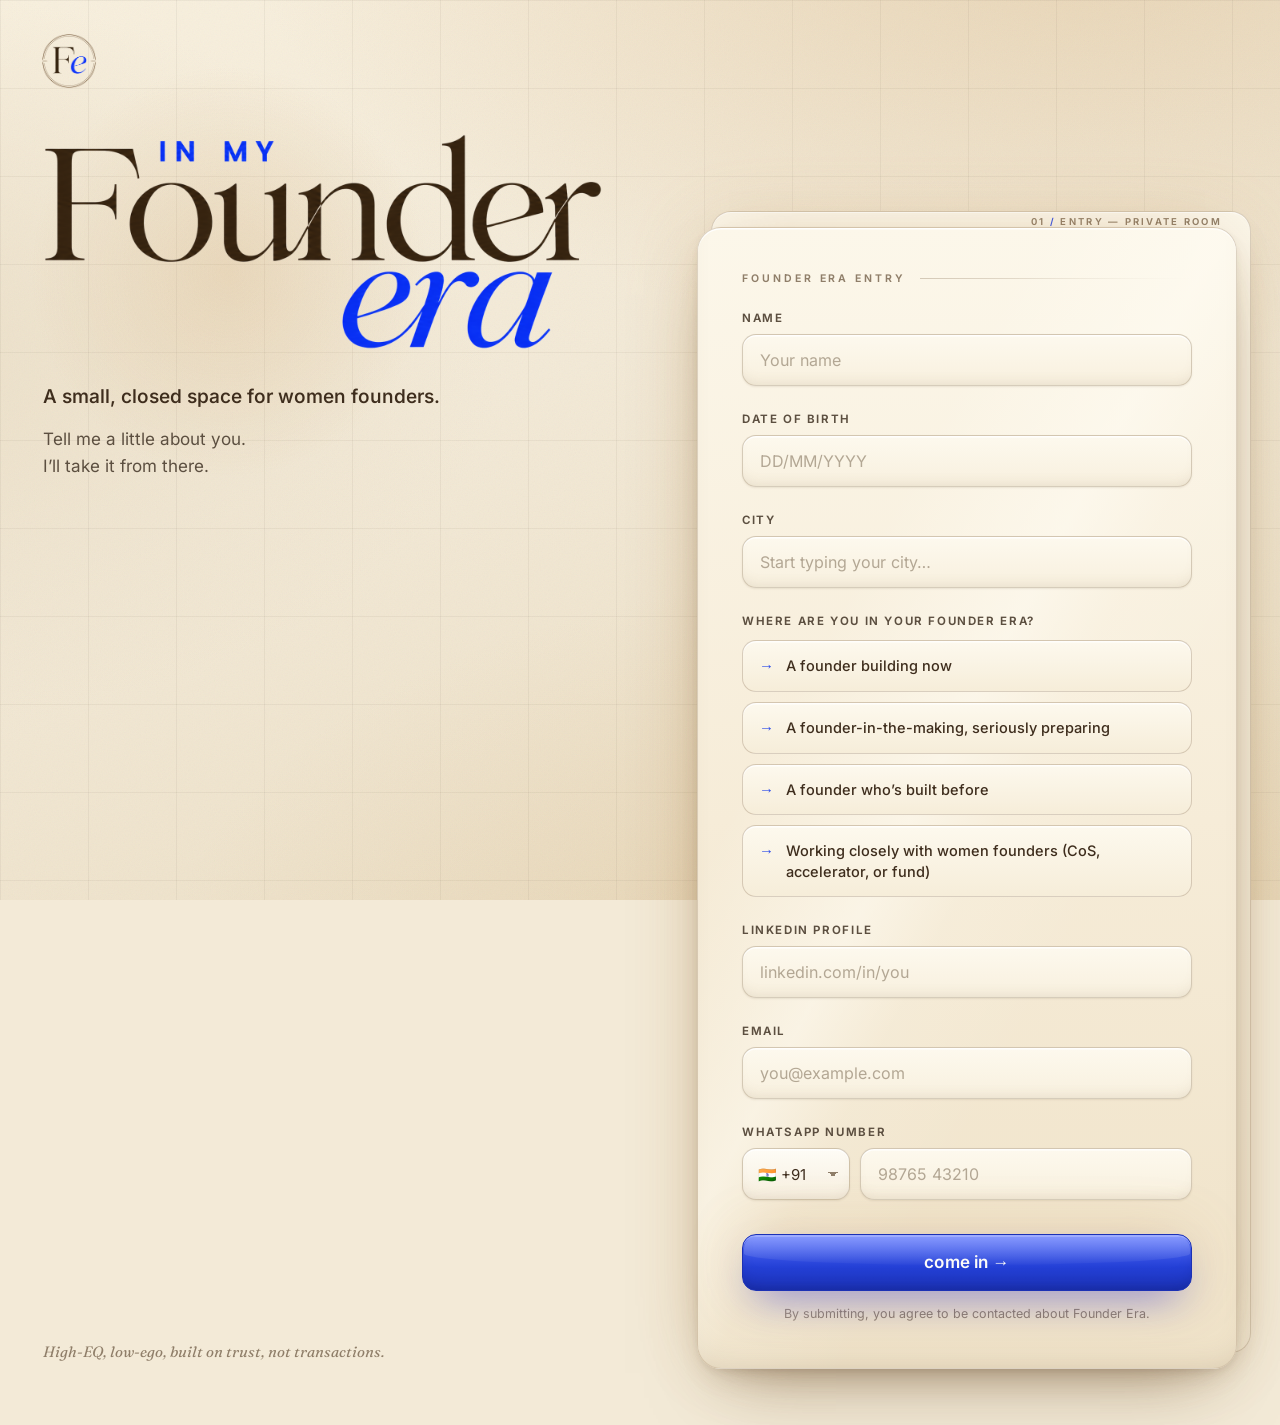
==== commit 0fe9ce5a: "Add country-code picker to WhatsApp field (India default) Co-Authored-By: Claude Fable 5 <noreply@an" ====
--- a/index.html
+++ b/index.html
@@ -10,8 +10,8 @@
   <meta property="og:title" content="in my Founder era">
   <meta property="og:description" content="A small, closed space for women founders. High-EQ, low-ego, runs on trust — not transactions. Come in.">
   <meta property="og:type" content="website">
-  <meta property="og:url" content="https://srishtijain22.github.io/founder-era-form/">
-  <meta property="og:image" content="https://srishtijain22.github.io/founder-era-form/og.jpg">
+  <meta property="og:url" content="https://founderera.club/">
+  <meta property="og:image" content="https://founderera.club/og.jpg">
   <meta property="og:image:width" content="1200">
   <meta property="og:image:height" content="630">
   <meta name="twitter:card" content="summary_large_image">
@@ -112,7 +112,10 @@
 
         <div class="field">
           <label for="whatsapp">WhatsApp number</label>
-          <input type="tel" id="whatsapp" name="whatsapp" inputmode="tel" autocomplete="tel" placeholder="+91 98&hellip;" required>
+          <div class="phone-group">
+            <select id="dialCode" name="dialCode" aria-label="Country dialing code"></select>
+            <input type="tel" id="whatsapp" name="whatsapp" inputmode="tel" autocomplete="tel-national" placeholder="98765 43210" required>
+          </div>
           <p class="field-error" data-error-for="whatsapp"></p>
         </div>
 
--- a/styles.css
+++ b/styles.css
@@ -318,6 +318,48 @@
 }
 .field.has-error input {
   border-color: rgba(176, 108, 57, 0.75);
+}
+
+/* ——— Phone: country code + number ————————————— */
+.phone-group { display: flex; gap: 10px; }
+.phone-group input { flex: 1; min-width: 0; }
+#dialCode {
+  flex: none;
+  width: 108px;
+  font-family: var(--sans);
+  font-size: 15px;
+  color: var(--ink);
+  background:
+    linear-gradient(180deg, #FEFCF6 0%, #F7EFDF 100%);
+  border: 1px solid rgba(139, 117, 90, 0.34);
+  border-radius: var(--radius);
+  padding: 15px 30px 15px 15px;
+  outline: none;
+  cursor: pointer;
+  -webkit-appearance: none;
+  appearance: none;
+  /* warm chevron */
+  background-image:
+    linear-gradient(45deg, transparent 50%, #8F7E69 50%),
+    linear-gradient(135deg, #8F7E69 50%, transparent 50%),
+    linear-gradient(180deg, #FEFCF6 0%, #F7EFDF 100%);
+  background-position:
+    calc(100% - 16px) center,
+    calc(100% - 11px) center,
+    0 0;
+  background-size: 5px 5px, 5px 5px, 100% 100%;
+  background-repeat: no-repeat;
+  box-shadow:
+    inset 0 1.5px 0 rgba(255, 255, 255, 0.9),
+    inset 0 -9px 16px -12px rgba(139, 117, 90, 0.24),
+    0 1px 2px rgba(93, 69, 44, 0.1);
+  transition: border-color 0.2s ease, box-shadow 0.2s ease;
+}
+#dialCode:focus {
+  border-color: var(--cobalt);
+  box-shadow:
+    inset 0 1.5px 0 rgba(255, 255, 255, 0.9),
+    0 0 0 3.5px var(--cobalt-soft);
 }
 
 .field-error {
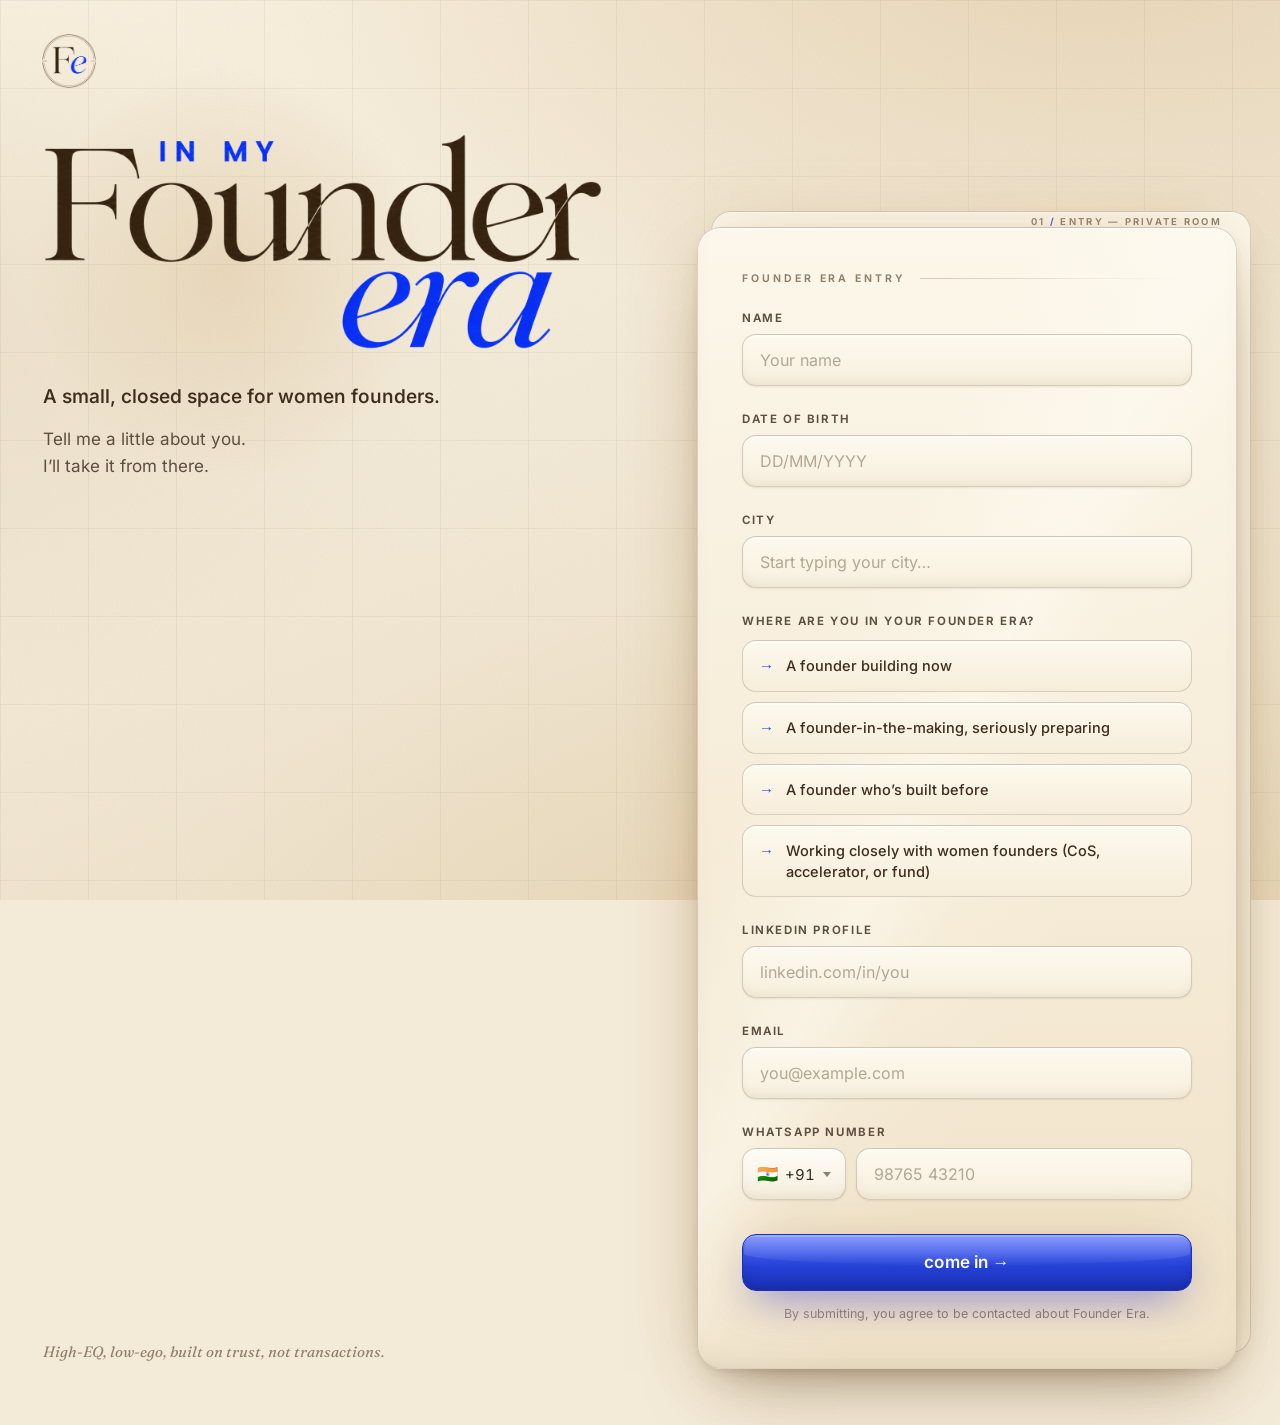
==== commit 6169e780: "Make country-code picker searchable (type name or code) instead of long native select Co-Authored-By" ====
--- a/index.html
+++ b/index.html
@@ -113,7 +113,18 @@
         <div class="field">
           <label for="whatsapp">WhatsApp number</label>
           <div class="phone-group">
-            <select id="dialCode" name="dialCode" aria-label="Country dialing code"></select>
+            <div class="dial" id="dialWrap">
+              <button type="button" class="dial-btn" id="dialBtn" aria-haspopup="listbox" aria-expanded="false" aria-label="Country dialing code">
+                <span class="dial-flag" id="dialFlag"></span>
+                <span class="dial-code" id="dialLabel">+91</span>
+                <span class="dial-chev" aria-hidden="true"></span>
+              </button>
+              <div class="dial-pop" id="dialPop" hidden>
+                <input type="text" id="dialSearch" placeholder="Search country or code&hellip;" autocomplete="off" aria-controls="dialList" aria-autocomplete="list">
+                <ul class="dial-list" id="dialList" role="listbox" aria-label="Country dialing code"></ul>
+              </div>
+              <input type="hidden" id="dialCode" name="dialCode" value="+91">
+            </div>
             <input type="tel" id="whatsapp" name="whatsapp" inputmode="tel" autocomplete="tel-national" placeholder="98765 43210" required>
           </div>
           <p class="field-error" data-error-for="whatsapp"></p>
--- a/styles.css
+++ b/styles.css
@@ -320,47 +320,95 @@
   border-color: rgba(176, 108, 57, 0.75);
 }
 
-/* ——— Phone: country code + number ————————————— */
+/* ——— Phone: searchable country code + number ————— */
 .phone-group { display: flex; gap: 10px; }
-.phone-group input { flex: 1; min-width: 0; }
-#dialCode {
-  flex: none;
-  width: 108px;
+.phone-group > input[type="tel"] { flex: 1; min-width: 0; }
+.dial { position: relative; flex: none; }
+
+.dial-btn {
+  display: flex;
+  align-items: center;
+  gap: 7px;
+  height: 100%;
   font-family: var(--sans);
   font-size: 15px;
   color: var(--ink);
-  background:
-    linear-gradient(180deg, #FEFCF6 0%, #F7EFDF 100%);
+  background: linear-gradient(180deg, #FEFCF6 0%, #F7EFDF 100%);
   border: 1px solid rgba(139, 117, 90, 0.34);
   border-radius: var(--radius);
-  padding: 15px 30px 15px 15px;
-  outline: none;
+  padding: 0 14px;
   cursor: pointer;
-  -webkit-appearance: none;
-  appearance: none;
-  /* warm chevron */
-  background-image:
-    linear-gradient(45deg, transparent 50%, #8F7E69 50%),
-    linear-gradient(135deg, #8F7E69 50%, transparent 50%),
-    linear-gradient(180deg, #FEFCF6 0%, #F7EFDF 100%);
-  background-position:
-    calc(100% - 16px) center,
-    calc(100% - 11px) center,
-    0 0;
-  background-size: 5px 5px, 5px 5px, 100% 100%;
-  background-repeat: no-repeat;
   box-shadow:
     inset 0 1.5px 0 rgba(255, 255, 255, 0.9),
     inset 0 -9px 16px -12px rgba(139, 117, 90, 0.24),
     0 1px 2px rgba(93, 69, 44, 0.1);
   transition: border-color 0.2s ease, box-shadow 0.2s ease;
 }
-#dialCode:focus {
+.dial-btn[aria-expanded="true"] {
   border-color: var(--cobalt);
-  box-shadow:
-    inset 0 1.5px 0 rgba(255, 255, 255, 0.9),
-    0 0 0 3.5px var(--cobalt-soft);
-}
+  box-shadow: inset 0 1.5px 0 rgba(255, 255, 255, 0.9), 0 0 0 3.5px var(--cobalt-soft);
+}
+.dial-flag { font-size: 17px; line-height: 1; }
+.dial-code { font-variant-numeric: tabular-nums; }
+.dial-chev {
+  width: 0; height: 0;
+  border-left: 4px solid transparent;
+  border-right: 4px solid transparent;
+  border-top: 5px solid #8F7E69;
+  margin-left: 1px;
+}
+
+/* popover */
+.dial-pop {
+  position: absolute;
+  top: calc(100% + 6px);
+  left: 0;
+  z-index: 40;
+  width: 268px;
+  max-width: 78vw;
+  background: linear-gradient(180deg, #FEFCF6, #F6EDD9);
+  border: 1px solid rgba(139, 117, 90, 0.3);
+  border-radius: var(--radius);
+  box-shadow: 0 22px 44px -18px rgba(93, 69, 44, 0.4), inset 0 1.5px 0 rgba(255,255,255,0.85);
+  padding: 8px;
+}
+#dialSearch {
+  width: 100%;
+  font-family: var(--sans);
+  font-size: 15px;
+  color: var(--ink);
+  background: #FFFDF7;
+  border: 1px solid rgba(139, 117, 90, 0.32);
+  border-radius: 10px;
+  padding: 10px 12px;
+  outline: none;
+  margin-bottom: 6px;
+}
+#dialSearch:focus { border-color: var(--cobalt); box-shadow: 0 0 0 3px var(--cobalt-soft); }
+.dial-list {
+  list-style: none;
+  max-height: 230px;
+  overflow-y: auto;
+}
+.dial-list li {
+  display: flex;
+  align-items: center;
+  gap: 10px;
+  padding: 9px 11px;
+  border-radius: 9px;
+  font-size: 14.5px;
+  color: var(--ink);
+  cursor: pointer;
+}
+.dial-list li .dl-flag { font-size: 17px; line-height: 1; flex: none; }
+.dial-list li .dl-name { flex: 1; min-width: 0; overflow: hidden; text-overflow: ellipsis; white-space: nowrap; }
+.dial-list li .dl-code { color: var(--muted); font-variant-numeric: tabular-nums; }
+.dial-list li:hover,
+.dial-list li[aria-selected="true"] { background: var(--cobalt-soft); color: var(--cobalt-deep); }
+.dial-list li:hover .dl-code,
+.dial-list li[aria-selected="true"] .dl-code { color: var(--cobalt); }
+.dial-list li.dl-current { font-weight: 600; }
+.dial-empty { padding: 12px; font-size: 14px; color: var(--muted); text-align: center; }
 
 .field-error {
   display: none;
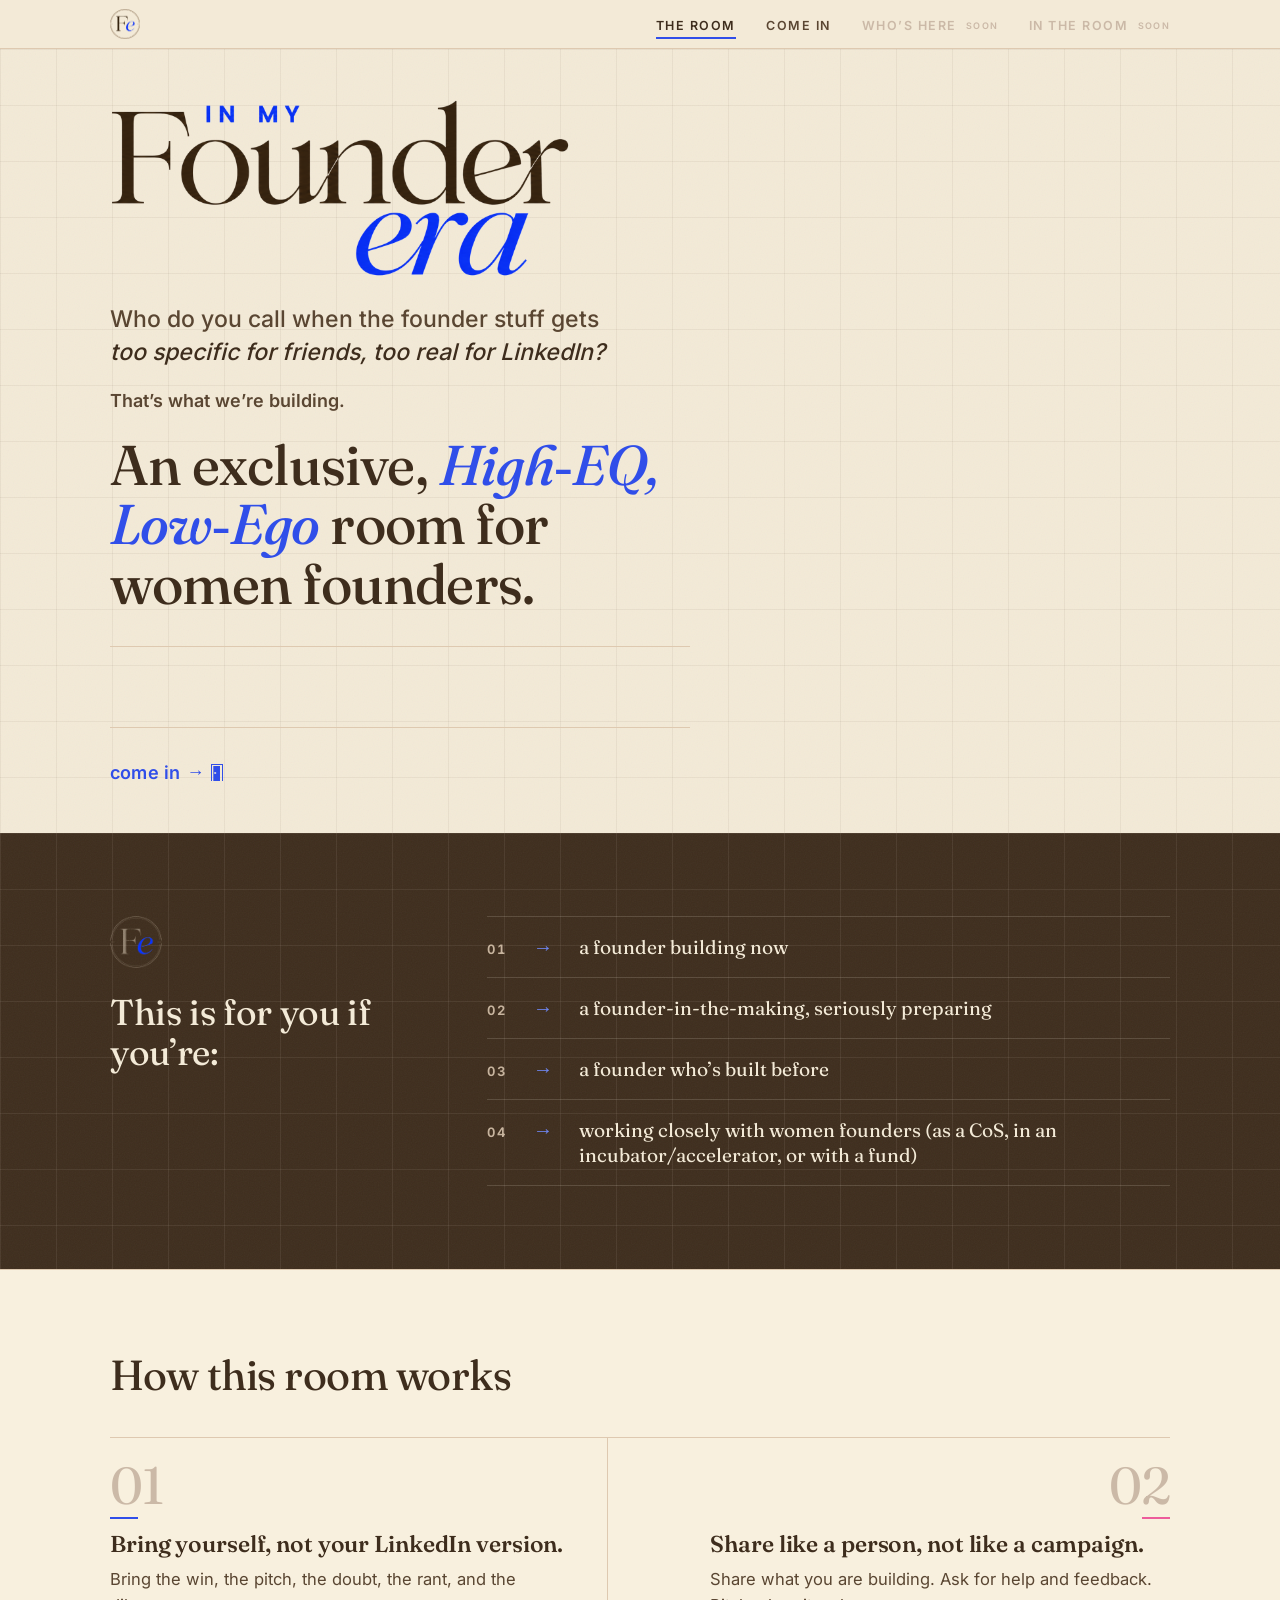
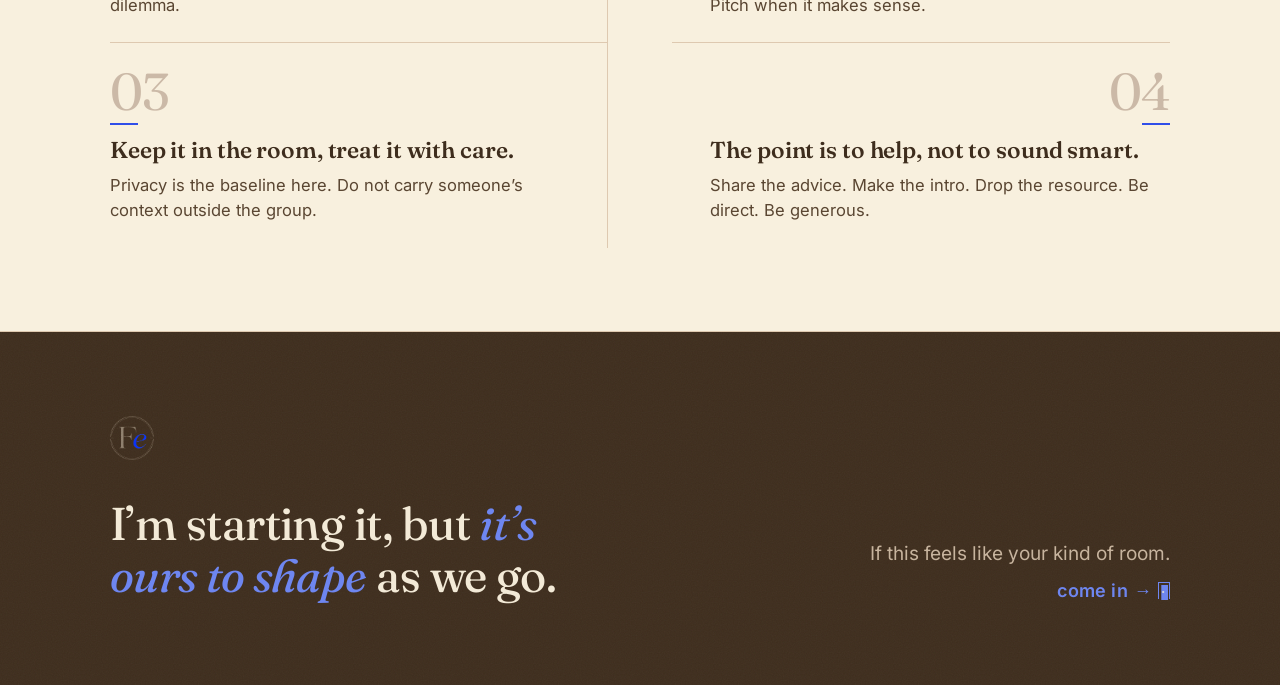
==== commit e1076e08: "Launch redesigned Founder Era website" ====
--- a/index.html
+++ b/index.html
@@ -3,12 +3,12 @@
 <head>
   <meta charset="UTF-8">
   <meta name="viewport" content="width=device-width, initial-scale=1.0">
-  <title>Founder Era — in my founder era</title>
-  <meta name="description" content="A small, closed space for women founders. High-EQ, low-ego, runs on trust — not transactions. Come in.">
+  <title>Founder Era — a room for women founders</title>
+  <meta name="description" content="An exclusive, high-EQ, low-ego room for women founders — for the founder stuff too specific for friends, too real for LinkedIn. Come in.">
 
   <!-- Social preview -->
   <meta property="og:title" content="in my Founder era">
-  <meta property="og:description" content="A small, closed space for women founders. High-EQ, low-ego, runs on trust — not transactions. Come in.">
+  <meta property="og:description" content="An exclusive, high-EQ, low-ego room for women founders. Come in.">
   <meta property="og:type" content="website">
   <meta property="og:url" content="https://founderera.club/">
   <meta property="og:image" content="https://founderera.club/og.jpg">
@@ -16,157 +16,175 @@
   <meta property="og:image:height" content="630">
   <meta name="twitter:card" content="summary_large_image">
   <meta name="twitter:title" content="in my Founder era">
-  <meta name="twitter:description" content="A small, closed space for women founders. Come in.">
+  <meta name="twitter:description" content="An exclusive, high-EQ, low-ego room for women founders. Come in.">
 
   <link rel="icon" type="image/png" href="favicon.png">
   <link rel="stylesheet" href="styles.css">
 </head>
-<body>
+<body class="home-page">
 
-  <!-- Background scenes: cream entry (outside the room) and espresso confirmation (inside) -->
-  <div class="scene scene-entry" aria-hidden="true"></div>
-  <div class="scene scene-espresso" aria-hidden="true"></div>
-  <div class="grain" aria-hidden="true"></div>
+  <!-- ===================== TOP NAVIGATION ===================== -->
+  <nav class="home-nav" aria-label="Primary">
+    <div class="home-nav-inner">
+      <a class="home-nav-brand" href="index.html" aria-current="page" aria-label="Founder Era — the room">
+        <img src="assets/fe-light.png" alt="" width="480" height="484">
+      </a>
+      <ul class="home-nav-links">
+        <li><a class="home-nav-link home-nav-link--active" href="index.html" aria-current="page">The Room</a></li>
+        <li><a class="home-nav-link" href="form.html">Come In</a></li>
+        <li>
+          <span class="home-nav-link home-nav-link--soon" aria-disabled="true">
+            Who&rsquo;s Here <span class="home-nav-soon">soon</span>
+          </span>
+        </li>
+        <li>
+          <span class="home-nav-link home-nav-link--soon" aria-disabled="true">
+            In the Room <span class="home-nav-soon">soon</span>
+          </span>
+        </li>
+      </ul>
+    </div>
+  </nav>
 
-  <!-- Logo mark -->
-  <a class="logo" href="#" aria-label="Founder Era">
-    <img class="logo-light" src="assets/fe-light.png" alt="" width="480" height="484">
-    <img class="logo-dark" src="assets/fe-dark.png" alt="" width="480" height="485">
-  </a>
+  <!-- ===================== FOLD 1 — OPENING (cream + classic grid) ===================== -->
+  <header class="home-fold home-fold--open">
+    <div class="home-fold-grid" aria-hidden="true"></div>
+    <div class="home-grain" aria-hidden="true"></div>
 
-  <main class="page">
+    <div class="home-shell">
+      <div class="home-masthead">
+        <img class="home-wordmark" src="assets/logo-light.png" alt="Founder Era" width="1400" height="542">
+      </div>
 
-    <!-- ===================== FORM STATE ===================== -->
-    <section class="state state-form" id="stateForm">
+      <div class="home-open-body">
+        <p class="home-open-question">
+          <span class="home-open-question-line">Who do you call when the founder stuff gets</span>
+          <span class="home-open-question-line"><em>too specific for friends, too real for LinkedIn?</em></span>
+        </p>
 
-      <header class="hero">
-        <h1 class="wordmark" aria-label="in my Founder era">
-          <img class="wm-img" src="assets/logo-light.png" alt="" width="1400" height="542">
+        <p class="home-open-bridge">That&rsquo;s what we&rsquo;re building.</p>
+
+        <h1 class="home-open-hero">
+          An exclusive, <em>High&#8209;EQ, Low&#8209;Ego</em> room for women founders.
         </h1>
-        <p class="intro">A small, closed space for women founders.</p>
-        <p class="intro intro-sub">Tell me a little about you.<br>I&rsquo;ll take it from there.</p>
-      </header>
 
-      <div class="card-stage">
-      <div class="slip" aria-hidden="true"><span class="slip-text">01 <em>/</em> entry &mdash; private room</span></div>
-      <form class="card" id="signupForm" novalidate>
-        <p class="card-label" aria-hidden="true">founder era entry</p>
-
-        <div class="field">
-          <label for="name">Name</label>
-          <input type="text" id="name" name="name" autocomplete="name" placeholder="Your name" required>
-          <p class="field-error" data-error-for="name"></p>
+        <!-- Thought reel: one founder situation at a time (CSS-only, loops;
+             all six lines stay in the DOM and read in order for assistive tech;
+             becomes a static list under prefers-reduced-motion) -->
+        <div class="home-reel">
+          <ul class="home-reel-track">
+            <li>The co-founder conversation you&rsquo;re avoiding.</li>
+            <li>The term sheet you&rsquo;re not sure is fair.</li>
+            <li>The hiring decision you keep replaying.</li>
+            <li>The day you want to quit.</li>
+            <li>The health stuff. The family stuff.</li>
+            <li>The self-doubt and the ambition.</li>
+          </ul>
         </div>
 
-        <div class="field">
-          <label for="dob">Date of birth</label>
-          <input type="text" id="dob" name="dob" inputmode="numeric" autocomplete="bday" placeholder="DD/MM/YYYY" required>
-          <p class="field-error" data-error-for="dob"></p>
+        <a class="home-cta" href="form.html" aria-label="Come in — apply to Founder Era">
+          <span class="home-cta-label">come in</span>
+          <span class="home-cta-arrow" aria-hidden="true">&rarr;</span>
+          <span class="home-cta-door" aria-hidden="true">
+            <span class="home-cta-door-leaf"></span>
+          </span>
+        </a>
+      </div>
+    </div>
+  </header>
+
+  <main>
+    <!-- ===================== FOLD 2 — MEMBERSHIP (espresso + subtle grid) ===================== -->
+    <section class="home-fold home-fold--dark" aria-labelledby="home-membership-title">
+      <div class="home-fold-grid home-fold-grid--dark" aria-hidden="true"></div>
+      <div class="home-grain" aria-hidden="true"></div>
+
+      <div class="home-shell home-membership">
+        <div class="home-membership-head">
+          <img class="home-seal home-seal--inline" src="assets/fe-dark.png" alt="" width="480" height="485">
+          <h2 class="home-eyebrow-lead" id="home-membership-title">This is for you if you&rsquo;re:</h2>
         </div>
 
-        <div class="field field-city">
-          <label for="city">City</label>
-          <input type="text" id="city" name="city" autocomplete="off" role="combobox" aria-expanded="false" aria-autocomplete="list" aria-controls="cityList" placeholder="Start typing your city&hellip;" required>
-          <ul class="city-list" id="cityList" role="listbox" hidden></ul>
-          <p class="field-error" data-error-for="city"></p>
-        </div>
-
-        <fieldset class="field field-journey">
-          <legend>Where are you in your founder era?</legend>
-          <div class="pills" role="radiogroup" aria-label="Where are you in your founder era?">
-            <label class="pill">
-              <input type="radio" name="journey" value="A founder building now">
-              <span class="pill-arrow" aria-hidden="true">&rarr;</span>
-              <span class="pill-text">A founder building now</span>
-            </label>
-            <label class="pill">
-              <input type="radio" name="journey" value="A founder-in-the-making, seriously preparing">
-              <span class="pill-arrow" aria-hidden="true">&rarr;</span>
-              <span class="pill-text">A founder-in-the-making, seriously preparing</span>
-            </label>
-            <label class="pill">
-              <input type="radio" name="journey" value="A founder who's built before">
-              <span class="pill-arrow" aria-hidden="true">&rarr;</span>
-              <span class="pill-text">A founder who&rsquo;s built before</span>
-            </label>
-            <label class="pill">
-              <input type="radio" name="journey" value="Working closely with women founders (CoS, accelerator, or fund)">
-              <span class="pill-arrow" aria-hidden="true">&rarr;</span>
-              <span class="pill-text">Working closely with women founders (CoS, accelerator, or fund)</span>
-            </label>
-          </div>
-          <p class="field-error" data-error-for="journey"></p>
-        </fieldset>
-
-        <div class="field">
-          <label for="linkedin">LinkedIn profile</label>
-          <input type="url" id="linkedin" name="linkedin" inputmode="url" autocomplete="url" placeholder="linkedin.com/in/you" required>
-          <p class="field-error" data-error-for="linkedin"></p>
-        </div>
-
-        <div class="field">
-          <label for="email">Email</label>
-          <input type="email" id="email" name="email" inputmode="email" autocomplete="email" placeholder="you@example.com" required>
-          <p class="field-error" data-error-for="email"></p>
-        </div>
-
-        <div class="field">
-          <label for="whatsapp">WhatsApp number</label>
-          <div class="phone-group">
-            <div class="dial" id="dialWrap">
-              <button type="button" class="dial-btn" id="dialBtn" aria-haspopup="listbox" aria-expanded="false" aria-label="Country dialing code">
-                <span class="dial-flag" id="dialFlag"></span>
-                <span class="dial-code" id="dialLabel">+91</span>
-                <span class="dial-chev" aria-hidden="true"></span>
-              </button>
-              <div class="dial-pop" id="dialPop" hidden>
-                <input type="text" id="dialSearch" placeholder="Search country or code&hellip;" autocomplete="off" aria-controls="dialList" aria-autocomplete="list">
-                <ul class="dial-list" id="dialList" role="listbox" aria-label="Country dialing code"></ul>
-              </div>
-              <input type="hidden" id="dialCode" name="dialCode" value="+91">
-            </div>
-            <input type="tel" id="whatsapp" name="whatsapp" inputmode="tel" autocomplete="tel-national" placeholder="98765 43210" required>
-          </div>
-          <p class="field-error" data-error-for="whatsapp"></p>
-        </div>
-
-        <!-- honeypot — humans never see this -->
-        <div class="hp" aria-hidden="true">
-          <label for="website">Website</label>
-          <input type="text" id="website" name="website" tabindex="-1" autocomplete="off">
-        </div>
-
-        <p class="form-error" id="formError" role="alert" hidden>something glitched — try again in a sec.</p>
-
-        <button type="submit" class="cta" id="submitBtn">
-          <span class="cta-label">come in&nbsp;&rarr;</span>
-          <span class="cta-sending" aria-hidden="true">sending&hellip;</span>
-        </button>
-        <p class="consent">By submitting, you agree to be contacted about Founder Era.</p>
-
-      </form>
+        <ol class="home-list">
+          <li class="home-list-item">
+            <span class="home-list-num" aria-hidden="true">01</span>
+            <span class="home-list-arrow" aria-hidden="true">&rarr;</span>
+            <span class="home-list-text">a founder building now</span>
+          </li>
+          <li class="home-list-item">
+            <span class="home-list-num" aria-hidden="true">02</span>
+            <span class="home-list-arrow" aria-hidden="true">&rarr;</span>
+            <span class="home-list-text">a founder-in-the-making, seriously preparing</span>
+          </li>
+          <li class="home-list-item">
+            <span class="home-list-num" aria-hidden="true">03</span>
+            <span class="home-list-arrow" aria-hidden="true">&rarr;</span>
+            <span class="home-list-text">a founder who&rsquo;s built before</span>
+          </li>
+          <li class="home-list-item">
+            <span class="home-list-num" aria-hidden="true">04</span>
+            <span class="home-list-arrow" aria-hidden="true">&rarr;</span>
+            <span class="home-list-text">working closely with women founders (as a CoS, in an incubator/accelerator, or with a fund)</span>
+          </li>
+        </ol>
       </div>
-
-      <p class="footnote">High-EQ, low-ego, built on trust, not transactions.</p>
     </section>
 
-    <!-- ===================== DONE STATE ===================== -->
-    <section class="state state-done" id="stateDone" hidden>
-      <div class="done-inner">
-        <h2 class="done-title"><span class="dt-roman">you&rsquo;re on</span> <span class="dt-italic">the list.</span></h2>
-        <div class="done-panel">
-          <p class="done-label" aria-hidden="true">founder era &mdash; confirmation</p>
-          <p class="done-copy">Founder Era is small and closed on purpose, so I&rsquo;m letting people in a few at a time. I&rsquo;ll personally look over your form &mdash; keep an eye on your WhatsApp for the invite.</p>
-          <div class="done-rule" aria-hidden="true"></div>
-          <p class="done-copy done-share">In the meantime &mdash; know another woman building something real?</p>
-          <button type="button" class="share-link" id="shareLink">Send her the link&nbsp;&rarr;</button>
+    <!-- ===================== FOLD 3 — VALUES (cream, editorial hairline grid) ===================== -->
+    <section class="home-fold home-fold--values" aria-labelledby="home-values-title">
+      <div class="home-shell">
+        <h2 class="home-values-title" id="home-values-title">How this room works</h2>
+
+        <div class="home-values-grid">
+          <article class="home-value">
+            <span class="home-value-num" aria-hidden="true">01</span>
+            <h3 class="home-value-name">Bring yourself, not your LinkedIn version.</h3>
+            <p class="home-value-copy">Bring the win, the pitch, the doubt, the rant, and the dilemma.</p>
+          </article>
+
+          <article class="home-value home-value--signal">
+            <span class="home-value-num" aria-hidden="true">02</span>
+            <h3 class="home-value-name">Share like a person, not like a campaign.</h3>
+            <p class="home-value-copy">Share what you are building. Ask for help and feedback. Pitch when it makes sense.</p>
+          </article>
+
+          <article class="home-value">
+            <span class="home-value-num" aria-hidden="true">03</span>
+            <h3 class="home-value-name">Keep it in the room, treat it with care.</h3>
+            <p class="home-value-copy">Privacy is the baseline here. Do not carry someone&rsquo;s context outside the group.</p>
+          </article>
+
+          <article class="home-value">
+            <span class="home-value-num" aria-hidden="true">04</span>
+            <h3 class="home-value-name">The point is to help, not to sound smart.</h3>
+            <p class="home-value-copy">Share the advice. Make the intro. Drop the resource. Be direct. Be generous.</p>
+          </article>
         </div>
       </div>
     </section>
 
+    <!-- ===================== FOLD 4 — CLOSING (espresso, spare, quiet) ===================== -->
+    <section class="home-fold home-fold--close" aria-labelledby="home-close-title">
+      <div class="home-grain" aria-hidden="true"></div>
+
+      <div class="home-shell home-close-shell">
+        <img class="home-seal home-seal--close" src="assets/fe-dark.png" alt="Founder Era" width="480" height="485">
+        <p class="home-close-statement" id="home-close-title">
+          I&rsquo;m starting it, but <em>it&rsquo;s ours to shape</em> as we go.
+        </p>
+        <div class="home-close-actions">
+          <p class="home-close-invite">If this feels like your kind of room.</p>
+          <a class="home-cta home-cta--close" href="form.html" aria-label="Come in — apply to Founder Era">
+            <span class="home-cta-label">come in</span>
+            <span class="home-cta-arrow" aria-hidden="true">&rarr;</span>
+            <span class="home-cta-door" aria-hidden="true">
+              <span class="home-cta-door-leaf"></span>
+            </span>
+          </a>
+        </div>
+      </div>
+    </section>
   </main>
 
-  <script src="cities.js" defer></script>
-  <script src="app.js" defer></script>
 </body>
 </html>
--- a/styles.css
+++ b/styles.css
@@ -38,6 +38,10 @@
   --cobalt: #304EE9;
   --cobalt-deep: #2440D6;
   --cobalt-soft: rgba(48, 78, 233, 0.14);
+  --signal-pink: #ED5C9B;   /* single accent — principle 02 underline only */
+  /* Shared chrome tokens — read by the top navigation on both pages */
+  --home-espresso-80: #5A4632;   /* muted nav text on cream */
+  --home-line: #DEC9B0;          /* hairline under the nav on cream */
   /* Brand type: Canela Display/Italic + Söhne (licensed) — Fraunces/Inter
      ship as tuned stand-ins and yield automatically if Canela/Söhne load */
   --serif: 'Canela', 'Canela Deck', 'Fraunces', 'Iowan Old Style', Georgia, serif;
@@ -114,81 +118,31 @@
   background-size: 180px 180px;
 }
 
-/* ——— Logo mark — the brand Fe seal, light/dark crossfade ——— */
-.logo {
-  position: absolute;
-  top: clamp(18px, 4vw, 34px);
-  left: clamp(18px, 5vw, 42px);
-  z-index: 10;
-  width: 54px;
-  height: 54px;
+/* ——— Layout — a narrow, centred form column, gutters aligned to the nav ——— */
+.page {
+  max-width: 760px;
+  margin: 0 auto;
+  padding: clamp(32px, 6vw, 56px) clamp(22px, 5vw, 60px) clamp(48px, 8vw, 72px);
+}
+
+/* ——— Hero — the wordmark serves as the page heading + short intro ——— */
+.hero { margin-bottom: clamp(16px, 2.2vw, 22px); }
+
+/* the wordmark IS the page's single <h1> — left-aligned identity, not a hero */
+.form-wordmark-heading {
+  margin: 0;
+  padding: 0;
+  line-height: 1;
+}
+.form-wordmark {
   display: block;
-}
-.logo img {
-  position: absolute;
-  inset: 0;
-  width: 100%;
-  height: 100%;
-  object-fit: contain;
-  transition: opacity 1.1s ease;
-}
-.logo .logo-dark { opacity: 0; }
-body.is-done .logo .logo-light { opacity: 0; }
-body.is-done .logo .logo-dark { opacity: 1; }
-
-/* ——— Layout ———————————————————————————————— */
-.page {
-  max-width: 620px;
-  margin: 0 auto;
-  padding: clamp(96px, 16vw, 150px) clamp(20px, 5vw, 28px) 56px;
-}
-
-/* ——— Hero / wordmark ——————————————————————— */
-.hero { position: relative; margin-bottom: clamp(36px, 7vw, 56px); }
-
-/* warm radial glow behind the wordmark */
-.hero::before {
-  content: '';
-  position: absolute;
-  top: -30%;
-  left: -12%;
-  width: 90%;
-  height: 145%;
-  background: radial-gradient(closest-side, rgba(201, 154, 91, 0.2), transparent 78%);
-  z-index: -1;
-  pointer-events: none;
-}
-
-/* the brand lockup image — with a light sheen sweeping across once on load */
-.wordmark {
-  position: relative;
-  display: block;
-  max-width: min(100%, 480px);
-}
-.wm-img {
-  display: block;
-  width: 100%;
+  width: clamp(180px, 24vw, 260px);
   height: auto;
 }
-.wordmark::after {
-  content: '';
-  position: absolute;
-  inset: 0;
-  background: linear-gradient(105deg, transparent 38%, rgba(255, 252, 240, 0.6) 50%, transparent 62%);
-  background-size: 250% 100%;
-  background-position: 118% 0;
-  mix-blend-mode: soft-light;
-  pointer-events: none;
-  animation: wm-sheen 2.9s cubic-bezier(0.33, 0, 0.2, 1) 0.55s forwards;
-}
-@keyframes wm-sheen {
-  from { background-position: 118% 0; }
-  to   { background-position: -18% 0; }
-}
 
 .intro {
-  margin-top: clamp(20px, 4vw, 28px);
-  font-size: 17px;
+  margin-top: clamp(16px, 2.4vw, 22px);
+  font-size: clamp(18px, 1.7vw, 20px);
   font-weight: 550;
   line-height: 1.6;
   color: var(--ink);
@@ -196,9 +150,17 @@
 }
 .intro-sub {
   margin-top: 12px;
-  font-size: 16px;
+  font-size: clamp(16.5px, 1.4vw, 18px);
   font-weight: 400;
   color: #5C4F40;
+}
+
+/* short cobalt hairline — a clear start to the task area */
+.form-lead-rule {
+  width: 44px;
+  height: 2px;
+  background: var(--cobalt);
+  margin-bottom: clamp(22px, 3vw, 30px);
 }
 
 /* ——— Card stage: invite slip + entry card ——— */
@@ -274,7 +236,7 @@
 }
 
 /* ——— Fields ————————————————————————————————— */
-.field { position: relative; margin-bottom: 26px; border: 0; }
+.field { position: relative; margin-bottom: 26px; border: 0; scroll-margin-top: 84px; }
 
 .field > label,
 .field legend {
@@ -579,6 +541,13 @@
 .cta.is-sending .cta-label { display: none; }
 .cta.is-sending .cta-sending { display: inline; }
 
+/* fine taupe hairline — a considered separation before the submit action */
+.form-submit-rule {
+  height: 1px;
+  background: rgba(139, 117, 90, 0.3);
+  margin: clamp(4px, 1vw, 8px) 0 clamp(20px, 3vw, 26px);
+}
+
 .consent {
   margin-top: 14px;
   font-size: 12.5px;
@@ -715,50 +684,600 @@
 
 /* ——— Reduced motion ————————————————————————— */
 @media (prefers-reduced-motion: reduce) {
-  .wordmark::after { animation: none; opacity: 0; }
   .cta:hover::after { animation: none; }
-  .state, .scene, .logo img { transition: none; }
-}
-
-/* ——— Wider screens ————————————————————————— */
-@media (min-width: 720px) {
-  .page { max-width: 660px; }
-}
-
-/* ——— Desktop: editorial poster composition ——— */
-/* brand anchors the upper-left; the entry card sits offset right,
-   overlapping the lower portion of the brand area */
+  .state, .scene { transition: none; }
+}
+
+/* ——— Desktop: a touch more room for the done state ——— */
 @media (min-width: 1080px) {
-  .page {
-    max-width: 1250px;
-    padding-top: clamp(110px, 13vh, 160px);
-  }
-  .state-form {
+  .done-inner { margin-top: clamp(30px, 8vh, 80px); }
+}
+
+/* ==================================================================
+   HOMEPAGE  (index.html)
+   Rules below are homepage-only (scoped under .home-page or homepage
+   classes) and read the global brand tokens without redefining them —
+   EXCEPT the top-navigation block, which is a SHARED component used on
+   both index.html and form.html (labelled where it begins).
+   ================================================================== */
+
+.home-page {
+  /* Homepage brand tokens (derived from the confirmed palette).
+     --home-espresso-80 and --home-line live in :root — shared with the nav. */
+  --home-cream-soft: #F8F0DE;    /* faint tonal shift on cream */
+  --home-cream-muted: #C7B49E;   /* muted text/metadata on espresso */
+  --home-cobalt-dark: #6E86F0;   /* support cobalt — dark surfaces only */
+  --home-grid-light: rgba(62, 45, 29, 0.06);
+  --home-grid-dark: rgba(243, 234, 215, 0.08);
+
+  background: var(--cream);
+  color: var(--espresso);
+  font-family: var(--sans);
+  -webkit-font-smoothing: antialiased;
+}
+
+/* ——— Fold shell + shared devices ——— */
+.home-fold {
+  position: relative;
+  overflow: hidden;
+}
+.home-shell {
+  position: relative;
+  z-index: 2;
+  max-width: 1180px;
+  margin: 0 auto;
+  padding: clamp(52px, 6.5vw, 84px) clamp(22px, 5vw, 60px);
+}
+
+/* Classic square grid — structural texture, never notebook-like */
+.home-fold-grid {
+  position: absolute;
+  inset: 0;
+  z-index: 0;
+  pointer-events: none;
+  background-image:
+    linear-gradient(var(--home-grid-light) 1px, transparent 1px),
+    linear-gradient(90deg, var(--home-grid-light) 1px, transparent 1px);
+  background-size: 56px 56px;
+}
+.home-fold-grid--dark {
+  background-image:
+    linear-gradient(var(--home-grid-dark) 1px, transparent 1px),
+    linear-gradient(90deg, var(--home-grid-dark) 1px, transparent 1px);
+}
+
+/* Warm paper grain over flat colour */
+.home-grain {
+  position: absolute;
+  inset: 0;
+  z-index: 1;
+  pointer-events: none;
+  opacity: 0.05;
+  background-image: url("data:image/svg+xml,%3Csvg xmlns='http://www.w3.org/2000/svg' width='180' height='180'%3E%3Cfilter id='n'%3E%3CfeTurbulence type='fractalNoise' baseFrequency='0.82' numOctaves='2' stitchTiles='stitch'/%3E%3C/filter%3E%3Crect width='100%25' height='100%25' filter='url(%23n)'/%3E%3C/svg%3E");
+  background-size: 180px 180px;
+}
+
+/* Logo assets */
+.home-page img { max-width: 100%; height: auto; }
+.home-seal {
+  display: block;
+  width: 52px;
+}
+.home-wordmark {
+  display: block;
+  width: min(460px, 82vw);
+}
+
+/* ——— Top navigation — SHARED COMPONENT (index.html + form.html) ———
+   Slim, editorial, sticky. Class-scoped (not under .home-page) so the
+   same rules apply on both pages. Do not scope these beneath .home-page. */
+.home-nav {
+  position: sticky;
+  top: 0;
+  z-index: 50;
+  background: var(--cream);
+  border-bottom: 1px solid var(--home-line);
+}
+.home-nav-inner {
+  max-width: 1180px;
+  margin: 0 auto;
+  padding: 9px clamp(22px, 5vw, 60px);
+  display: flex;
+  align-items: center;
+  gap: 20px;
+}
+.home-nav-brand {
+  display: inline-flex;
+  align-items: center;
+  flex: none;
+  border-radius: 2px;
+}
+.home-nav-brand img { width: 30px; height: auto; display: block; }
+.home-nav-brand:focus-visible { outline: 3px solid var(--cobalt); outline-offset: 3px; }
+.home-nav-links {
+  list-style: none;
+  margin: 0 0 0 auto;
+  padding: 0;
+  min-width: 0;
+  display: flex;
+  align-items: center;
+  gap: clamp(16px, 2.4vw, 32px);
+}
+.home-nav-link {
+  position: relative;
+  font-family: var(--sans);
+  font-size: 12.5px;
+  font-weight: 600;
+  letter-spacing: 0.12em;
+  text-transform: uppercase;
+  color: var(--home-espresso-80);
+  text-decoration: none;
+  white-space: nowrap;
+  padding: 6px 0;
+  transition: color 0.18s ease;
+}
+a.home-nav-link:hover { color: var(--espresso); }
+.home-nav-link--active { color: var(--espresso); }
+.home-nav-link--active::after {
+  content: '';
+  position: absolute;
+  left: 0;
+  right: 0;
+  bottom: 0;
+  height: 2px;
+  background: var(--cobalt);
+}
+.home-nav-link--soon { color: var(--taupe); cursor: default; }
+.home-nav-soon {
+  margin-left: 5px;
+  font-size: 9px;
+  letter-spacing: 0.14em;
+  color: var(--taupe);
+  vertical-align: 1px;
+}
+a.home-nav-link:focus-visible {
+  outline: 3px solid var(--cobalt);
+  outline-offset: 3px;
+  border-radius: 2px;
+}
+
+/* ——— Fold 1: Opening (cream, focused, ~one screen) ——— */
+.home-fold--open {
+  background: var(--cream);
+}
+.home-fold--open .home-shell {
+  padding-top: clamp(34px, 4.2vw, 50px);
+  padding-bottom: clamp(34px, 4.2vw, 50px);
+}
+.home-masthead {
+  margin-bottom: clamp(16px, 2.2vw, 26px);
+}
+.home-open-body {
+  max-width: 720px;
+}
+/* opening question — quiet lead-in above the hero */
+.home-open-question {
+  font-family: var(--sans);
+  font-weight: 500;
+  font-size: clamp(18px, 1.9vw, 23px);
+  line-height: 1.4;
+  color: var(--home-espresso-80);
+  max-width: 46ch;
+  margin: 0;
+}
+.home-open-question-line {
+  display: block;
+}
+.home-open-question em {
+  font-style: italic;
+  color: var(--espresso);
+}
+/* short bridge line */
+.home-open-bridge {
+  font-family: var(--sans);
+  font-weight: 600;
+  font-size: clamp(16px, 1.4vw, 18px);
+  line-height: 1.5;
+  color: var(--home-espresso-80);
+  margin-top: clamp(14px, 1.6vw, 20px);
+}
+/* hero — the dominant statement of the fold */
+.home-open-hero {
+  font-family: var(--serif);
+  font-weight: 480;
+  font-size: clamp(36px, 4.6vw, 56px);
+  line-height: 1.07;
+  letter-spacing: -0.014em;
+  color: var(--espresso);
+  text-wrap: balance;
+  margin-top: clamp(14px, 1.6vw, 20px);
+}
+.home-open-hero em {
+  font-style: italic;
+  color: var(--cobalt);
+}
+
+/* ——— Thought reel — one founder situation at a time ——— */
+.home-reel {
+  overflow: hidden;
+  max-width: 58ch;
+  margin-top: clamp(22px, 2.6vw, 32px);
+  padding: clamp(12px, 1.4vw, 16px) 0;
+  border-top: 1px solid var(--home-line);
+  border-bottom: 1px solid var(--home-line);
+}
+.home-reel-track {
+  position: relative;
+  list-style: none;
+  margin: 0;
+  padding: 0;
+  min-height: 4.6em;
+}
+.home-reel-track li {
+  position: absolute;
+  inset: 0;
+  display: flex;
+  align-items: center;
+  margin: 0;
+  font-family: var(--serif);
+  font-style: italic;
+  font-size: clamp(17px, 1.7vw, 20px);
+  line-height: 1.45;
+  color: var(--home-espresso-80);
+  opacity: 0;
+  animation: home-reel 24s cubic-bezier(0.4, 0, 0.2, 1) infinite;
+}
+.home-reel-track li:nth-child(1) { animation-delay: 0s; }
+.home-reel-track li:nth-child(2) { animation-delay: 4s; }
+.home-reel-track li:nth-child(3) { animation-delay: 8s; }
+.home-reel-track li:nth-child(4) { animation-delay: 12s; }
+.home-reel-track li:nth-child(5) { animation-delay: 16s; }
+.home-reel-track li:nth-child(6) { animation-delay: 20s; }
+@keyframes home-reel {
+  0%     { opacity: 0; transform: translateY(12px); }
+  2.5%   { opacity: 1; transform: translateY(0); }
+  14%    { opacity: 1; transform: translateY(0); }
+  16.67% { opacity: 0; transform: translateY(-12px); }
+  100%   { opacity: 0; transform: translateY(-12px); }
+}
+
+/* ——— CTA link — quiet cobalt, editorial, with an open-door icon ———
+   Composed on one line: come in → [doorway]. The frame (top + two sides,
+   open bottom) is fixed; only the cobalt leaf swings on its right hinge,
+   revealing entrance space on the left where the arrow enters. Colour flows
+   via currentColor, so the espresso CTA inherits its accent automatically. */
+.home-cta {
+  display: inline-flex;
+  align-items: center;
+  gap: 0.34em;
+  margin-top: clamp(22px, 2.6vw, 34px);
+  font-family: var(--sans);
+  font-size: clamp(16px, 1.5vw, 18px);
+  font-weight: 600;
+  letter-spacing: 0.01em;
+  color: var(--cobalt);
+  text-decoration: none;
+  transition: opacity 0.18s ease;
+}
+.home-cta:hover { opacity: 0.78; }
+.home-cta:focus-visible {
+  outline: 3px solid var(--cobalt);
+  outline-offset: 4px;
+  border-radius: 2px;
+}
+.home-cta-label { white-space: nowrap; }
+/* arrow nudges toward the doorway on hover/focus */
+.home-cta-arrow {
+  line-height: 1;
+  transition: transform 0.2s ease;
+}
+/* fixed doorway frame: thin top + two sides, open bottom, no box */
+.home-cta-door {
+  position: relative;
+  flex: none;
+  width: 0.66em;
+  height: 0.95em;
+  border: 1.5px solid currentColor;
+  border-bottom: none;
+  perspective: 200px;
+}
+/* single cobalt leaf, inset within the frame, hinged on the right and ajar */
+.home-cta-door-leaf {
+  position: absolute;
+  top: 1.5px;
+  right: 1.5px;
+  bottom: 0;
+  left: 1.5px;
+  background: currentColor;
+  transform-origin: right center;
+  transform: rotateY(-16deg);
+  transition: transform 0.2s ease;
+}
+/* the one playful detail: a tiny cream knob near the leaf's free (left) edge */
+.home-cta-door-leaf::after {
+  content: '';
+  position: absolute;
+  top: 50%;
+  left: 1.2px;
+  width: 2px;
+  height: 2px;
+  margin-top: -1px;
+  border-radius: 50%;
+  background: var(--cream);
+}
+/* open the leaf further; nudge the arrow — frame stays fixed, no scaling */
+.home-cta:hover .home-cta-door-leaf,
+.home-cta:focus-visible .home-cta-door-leaf { transform: rotateY(-48deg); }
+.home-cta:hover .home-cta-arrow,
+.home-cta:focus-visible .home-cta-arrow { transform: translateX(2px); }
+
+/* ——— Fold 2: Membership (dark espresso) ——— */
+.home-fold--dark {
+  background: var(--espresso);
+  color: var(--cream);
+}
+.home-membership-head {
+  margin-bottom: clamp(22px, 3vw, 32px);
+}
+.home-seal--inline {
+  margin-bottom: clamp(16px, 2vw, 24px);
+}
+.home-eyebrow-lead {
+  font-family: var(--serif);
+  font-weight: 440;
+  font-size: clamp(24px, 2.8vw, 38px);
+  line-height: 1.12;
+  letter-spacing: -0.01em;
+  color: var(--cream);
+  margin: 0;
+}
+.home-list {
+  list-style: none;
+  margin: 0;
+  padding: 0;
+}
+.home-list-item {
+  display: grid;
+  grid-template-columns: auto auto 1fr;
+  align-items: baseline;
+  gap: clamp(14px, 2vw, 26px);
+  padding: clamp(13px, 1.5vw, 18px) 0;
+  border-top: 1px solid rgba(243, 234, 215, 0.16);
+}
+.home-list-item:last-child {
+  border-bottom: 1px solid rgba(243, 234, 215, 0.16);
+}
+.home-list-num {
+  font-family: var(--sans);
+  font-size: 13px;
+  font-weight: 650;
+  letter-spacing: 0.18em;
+  color: var(--home-cream-muted);
+  font-variant-numeric: tabular-nums;
+}
+.home-list-arrow {
+  color: var(--home-cobalt-dark);
+  font-size: clamp(16px, 1.6vw, 20px);
+  line-height: 1;
+}
+.home-list-text {
+  font-family: var(--serif);
+  font-size: clamp(17px, 1.5vw, 21px);
+  line-height: 1.26;
+  color: var(--cream);
+}
+
+/* ——— Fold 3: Values (cream, editorial hairline grid) ——— */
+.home-fold--values {
+  background: var(--home-cream-soft);
+  border-top: 1px solid var(--home-line);
+  border-bottom: 1px solid var(--home-line);
+}
+.home-values-title {
+  font-family: var(--serif);
+  font-weight: 440;
+  font-size: clamp(28px, 3.4vw, 42px);
+  line-height: 1.08;
+  letter-spacing: -0.012em;
+  color: var(--espresso);
+  margin: 0 0 clamp(26px, 3vw, 40px);
+}
+.home-values-grid {
+  display: grid;
+  grid-template-columns: 1fr;
+  gap: 0;
+  border-top: 1px solid var(--home-line);
+}
+.home-value {
+  --home-value-accent: var(--cobalt);
+  display: flex;
+  flex-direction: column;
+  align-items: flex-start;
+  padding: clamp(20px, 2.4vw, 30px) 0;
+  border-bottom: 1px solid var(--home-line);
+}
+/* principle 02 carries the single Signal Pink accent through its own underline */
+.home-value--signal { --home-value-accent: var(--signal-pink); }
+/* oversized editorial numeral — taupe ledger figure (metadata tone) with a
+   short accent rule beneath as the one controlled accent per principle */
+.home-value-num {
+  position: relative;
+  font-family: var(--serif);
+  font-size: clamp(38px, 4.8vw, 52px);
+  line-height: 0.9;
+  font-variant-numeric: tabular-nums;
+  letter-spacing: -0.02em;
+  color: var(--taupe);
+  padding-bottom: 10px;
+  margin-bottom: clamp(8px, 1.2vw, 12px);
+}
+.home-value-num::after {
+  content: '';
+  position: absolute;
+  left: 0;
+  bottom: 0;
+  width: 28px;
+  height: 2px;
+  background: var(--home-value-accent);
+}
+.home-value-name {
+  font-family: var(--serif);
+  font-weight: 560;
+  font-size: clamp(19px, 1.9vw, 23px);
+  line-height: 1.18;
+  letter-spacing: -0.005em;
+  color: var(--espresso);
+  margin: 0 0 9px;
+}
+.home-value-copy {
+  font-family: var(--sans);
+  font-size: clamp(15px, 1.35vw, 16.5px);
+  line-height: 1.55;
+  color: var(--home-espresso-80);
+  max-width: 46ch;
+  margin: 0;
+}
+
+/* ——— Fold 4: Closing (espresso, compact horizontal) ——— */
+.home-fold--close {
+  background: var(--espresso);
+  color: var(--cream);
+}
+.home-close-shell .home-seal--close {
+  width: 44px;
+  margin: 0 0 clamp(18px, 2.2vw, 28px);
+}
+.home-close-statement {
+  font-family: var(--serif);
+  font-weight: 440;
+  font-size: clamp(28px, 3.6vw, 46px);
+  line-height: 1.12;
+  letter-spacing: -0.012em;
+  color: var(--cream);
+  text-wrap: balance;
+  margin: 0;
+  max-width: 18ch;
+}
+.home-close-statement em {
+  font-style: italic;
+  color: var(--home-cobalt-dark);
+}
+.home-close-actions {
+  margin-top: clamp(22px, 3vw, 34px);
+}
+.home-close-invite {
+  font-size: clamp(16px, 1.5vw, 19px);
+  line-height: 1.55;
+  color: var(--home-cream-muted);
+  margin: 0;
+  max-width: 32ch;
+}
+.home-cta--close {
+  margin-top: clamp(8px, 1.2vw, 12px);
+  color: var(--home-cobalt-dark);
+}
+.home-cta--close:focus-visible {
+  outline-color: var(--home-cobalt-dark);
+}
+
+/* ——— Desktop: editorial horizontal compositions ——— */
+@media (min-width: 900px) {
+  /* tighten the thought-reel area on desktop (lines rarely wrap here) */
+  .home-reel-track { min-height: 3em; }
+
+  /* Membership: narrow heading column + wider audience column */
+  .home-membership {
     display: grid;
-    grid-template-columns: minmax(0, 1fr) 540px;
-    column-gap: clamp(56px, 7vw, 110px);
+    grid-template-columns: minmax(200px, 300px) 1fr;
+    column-gap: clamp(40px, 6vw, 90px);
     align-items: start;
   }
-  .hero {
-    grid-column: 1;
-    margin-bottom: 0;
-    padding-top: 16px;
+  .home-membership-head { margin-bottom: 0; }
+
+  /* Values: 2-column editorial grid divided by hairlines */
+  .home-values-grid {
+    grid-template-columns: 1fr 1fr;
+    column-gap: clamp(40px, 5vw, 80px);
   }
-  .wordmark { max-width: 560px; }
-  .intro { font-size: 19px; margin-top: 32px; }
-  .intro-sub { font-size: 17px; margin-top: 14px; }
-  .card-stage {
-    grid-column: 2;
-    grid-row: 1 / span 2;
-    margin-top: 110px;
+  .home-value {
+    border-bottom: none;
+    padding: clamp(18px, 1.9vw, 26px) 0;
   }
-  .footnote {
-    grid-column: 1;
-    grid-row: 2;
-    align-self: end;
-    text-align: left;
-    margin-top: 72px;
-    padding-bottom: 8px;
+  .home-value:nth-child(1),
+  .home-value:nth-child(2) {
+    border-bottom: 1px solid var(--home-line);
   }
-  .done-inner { margin-top: clamp(30px, 8vh, 80px); }
-}
+  .home-value:nth-child(odd) {
+    padding-right: clamp(24px, 3vw, 44px);
+    border-right: 1px solid var(--home-line);
+  }
+  /* alternating rhythm: right-column numerals sit on the outer edge, framing
+     the block; heading and copy stay left-aligned for readability */
+  .home-value:nth-child(even) {
+    padding-left: clamp(24px, 3vw, 44px);
+    align-items: flex-end;
+  }
+  .home-value:nth-child(even) .home-value-name,
+  .home-value:nth-child(even) .home-value-copy { align-self: flex-start; }
+  .home-value:nth-child(even) .home-value-num::after { left: auto; right: 0; }
+
+  /* Closing: statement left, invitation + CTA right */
+  .home-close-shell {
+    display: grid;
+    grid-template-columns: 1.5fr 1fr;
+    column-gap: clamp(48px, 7vw, 104px);
+    align-items: end;
+    grid-template-areas:
+      "seal  seal"
+      "state actions";
+    row-gap: clamp(24px, 3vw, 40px);
+  }
+  .home-close-shell .home-seal--close { grid-area: seal; margin: 0; }
+  .home-close-statement { grid-area: state; max-width: none; }
+  .home-close-actions {
+    grid-area: actions;
+    margin: 0;
+    text-align: right;
+    justify-self: end;
+  }
+  .home-close-invite { margin-left: auto; }
+}
+
+/* ——— Mobile: navigation becomes a horizontally scrollable row ——— */
+@media (max-width: 640px) {
+  .home-nav-inner { gap: 14px; }
+  .home-nav-links {
+    gap: 18px;
+    overflow-x: auto;
+    -webkit-overflow-scrolling: touch;
+    scrollbar-width: none;
+  }
+  .home-nav-links::-webkit-scrollbar { display: none; }
+}
+
+/* ——— Reduced motion ——— */
+@media (prefers-reduced-motion: reduce) {
+  .home-cta { transition: none; }
+  /* Door stays ajar and focus stays visible; only the opening motion goes */
+  .home-cta-door-leaf,
+  .home-cta-arrow { transition: none; }
+  .home-cta:hover .home-cta-door-leaf,
+  .home-cta:focus-visible .home-cta-door-leaf { transform: rotateY(-16deg); }
+  .home-cta:hover .home-cta-arrow,
+  .home-cta:focus-visible .home-cta-arrow { transform: none; }
+  /* Thought reel becomes a static, compact list; the container keeps its single
+     hairline above and below, with light separators only between the items */
+  .home-reel { overflow: visible; }
+  .home-reel-track { min-height: 0; }
+  .home-reel-track li {
+    position: static;
+    inset: auto;
+    display: block;
+    opacity: 1;
+    transform: none;
+    animation: none;
+    font-size: clamp(15.5px, 1.4vw, 17px);
+    padding: 8px 0;
+  }
+  .home-reel-track li + li { border-top: 1px solid var(--home-line); }
+}
